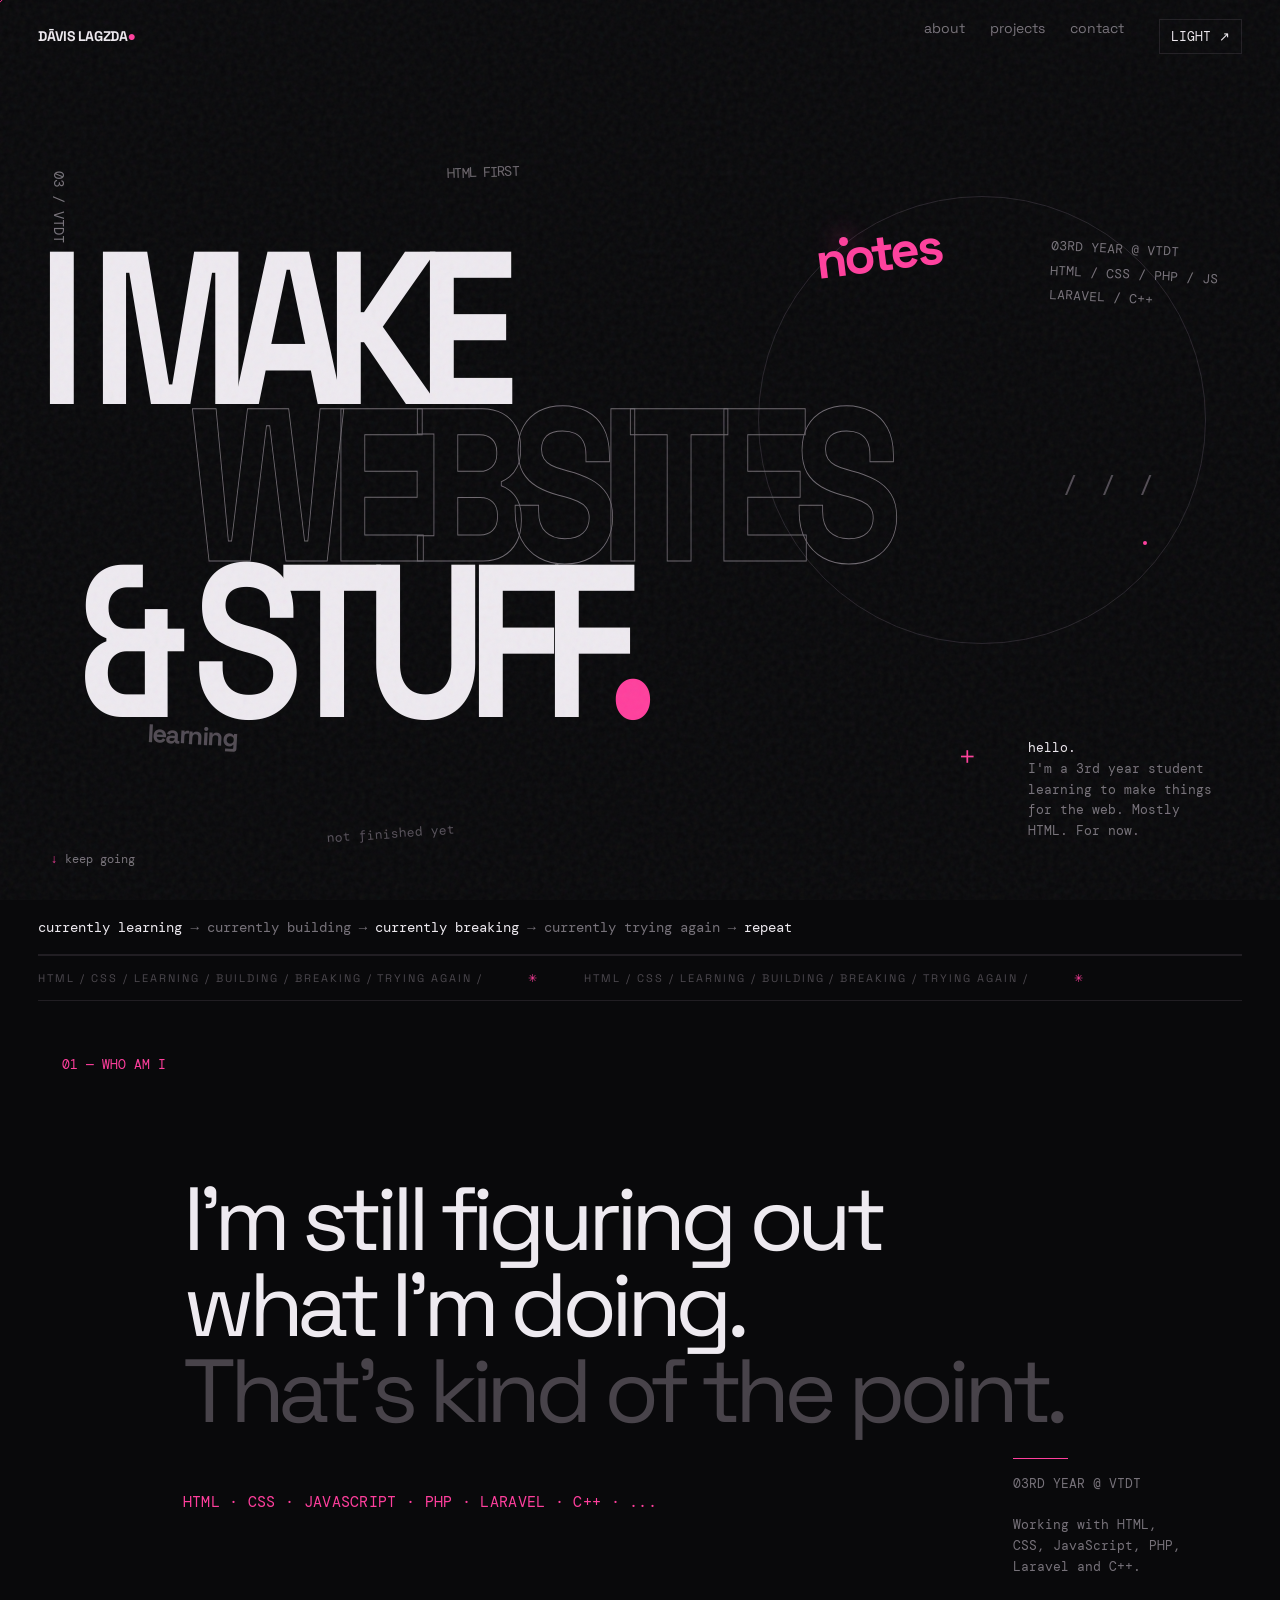
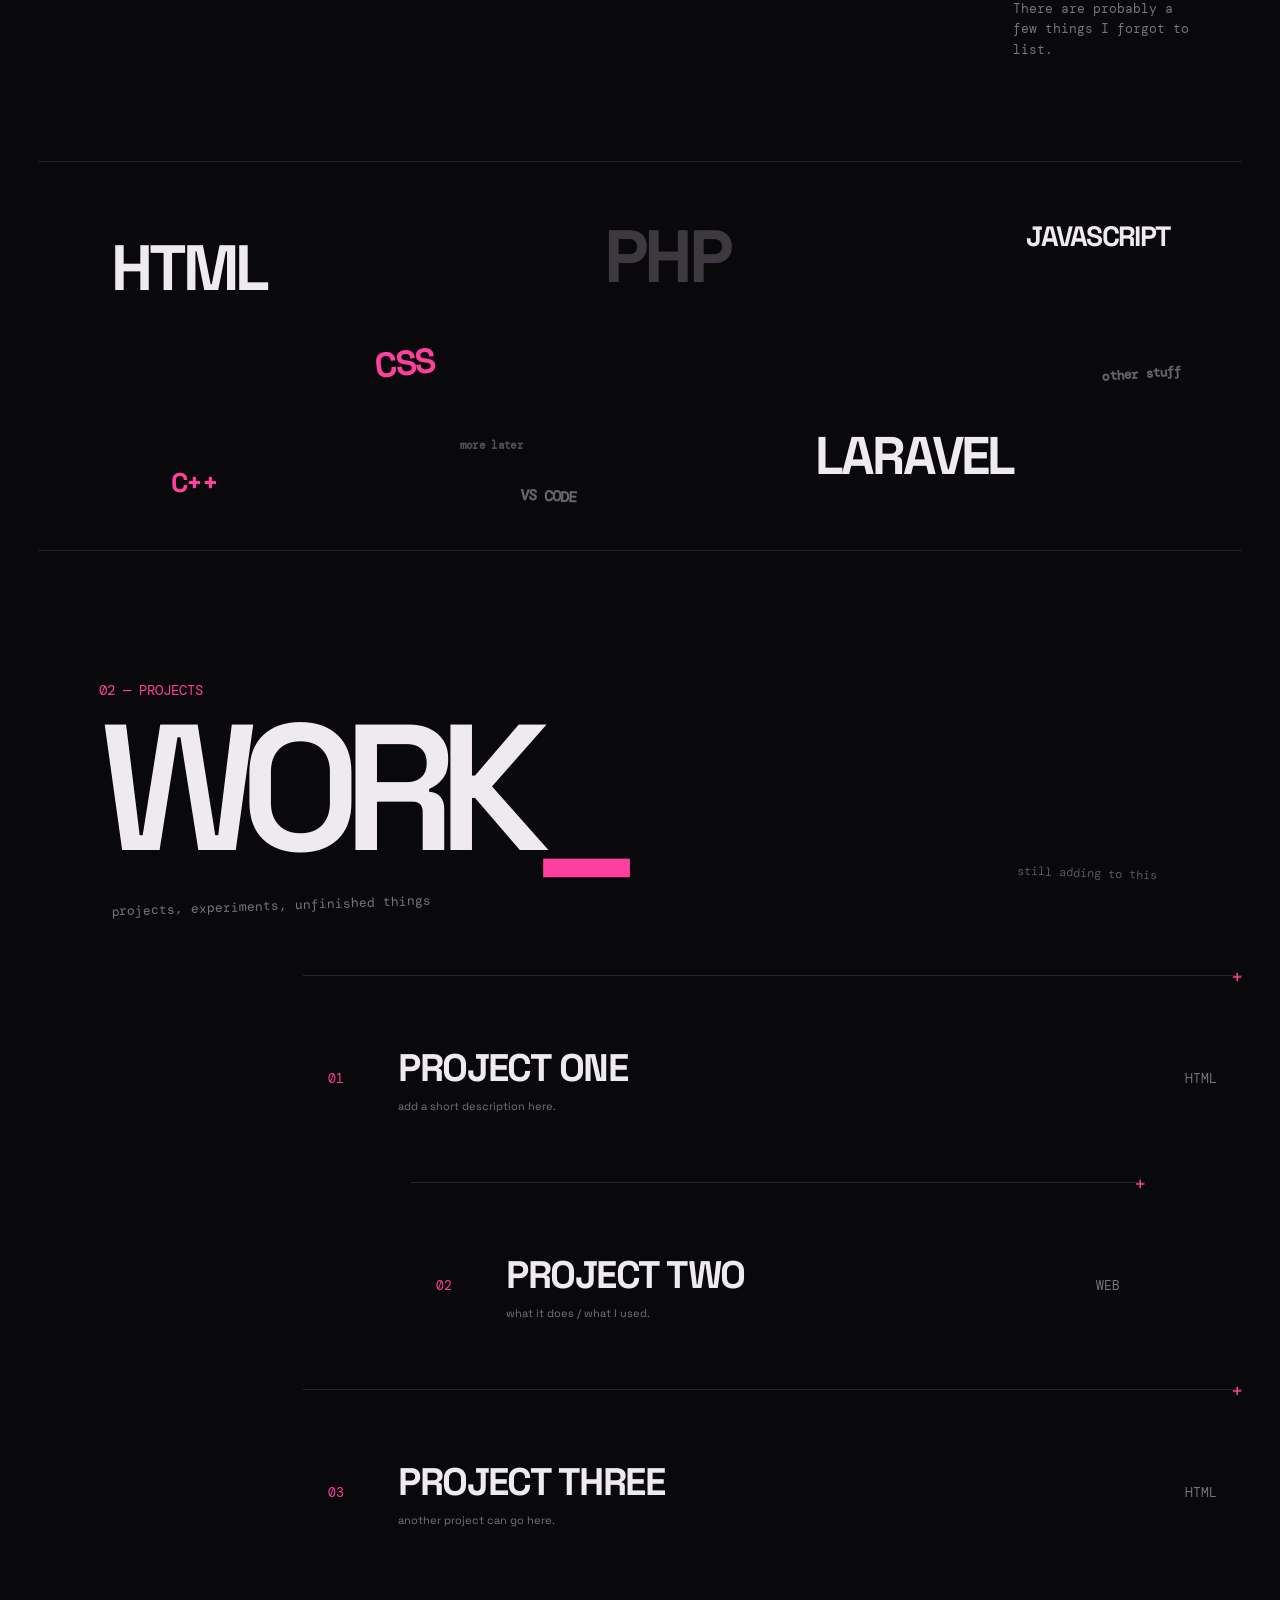
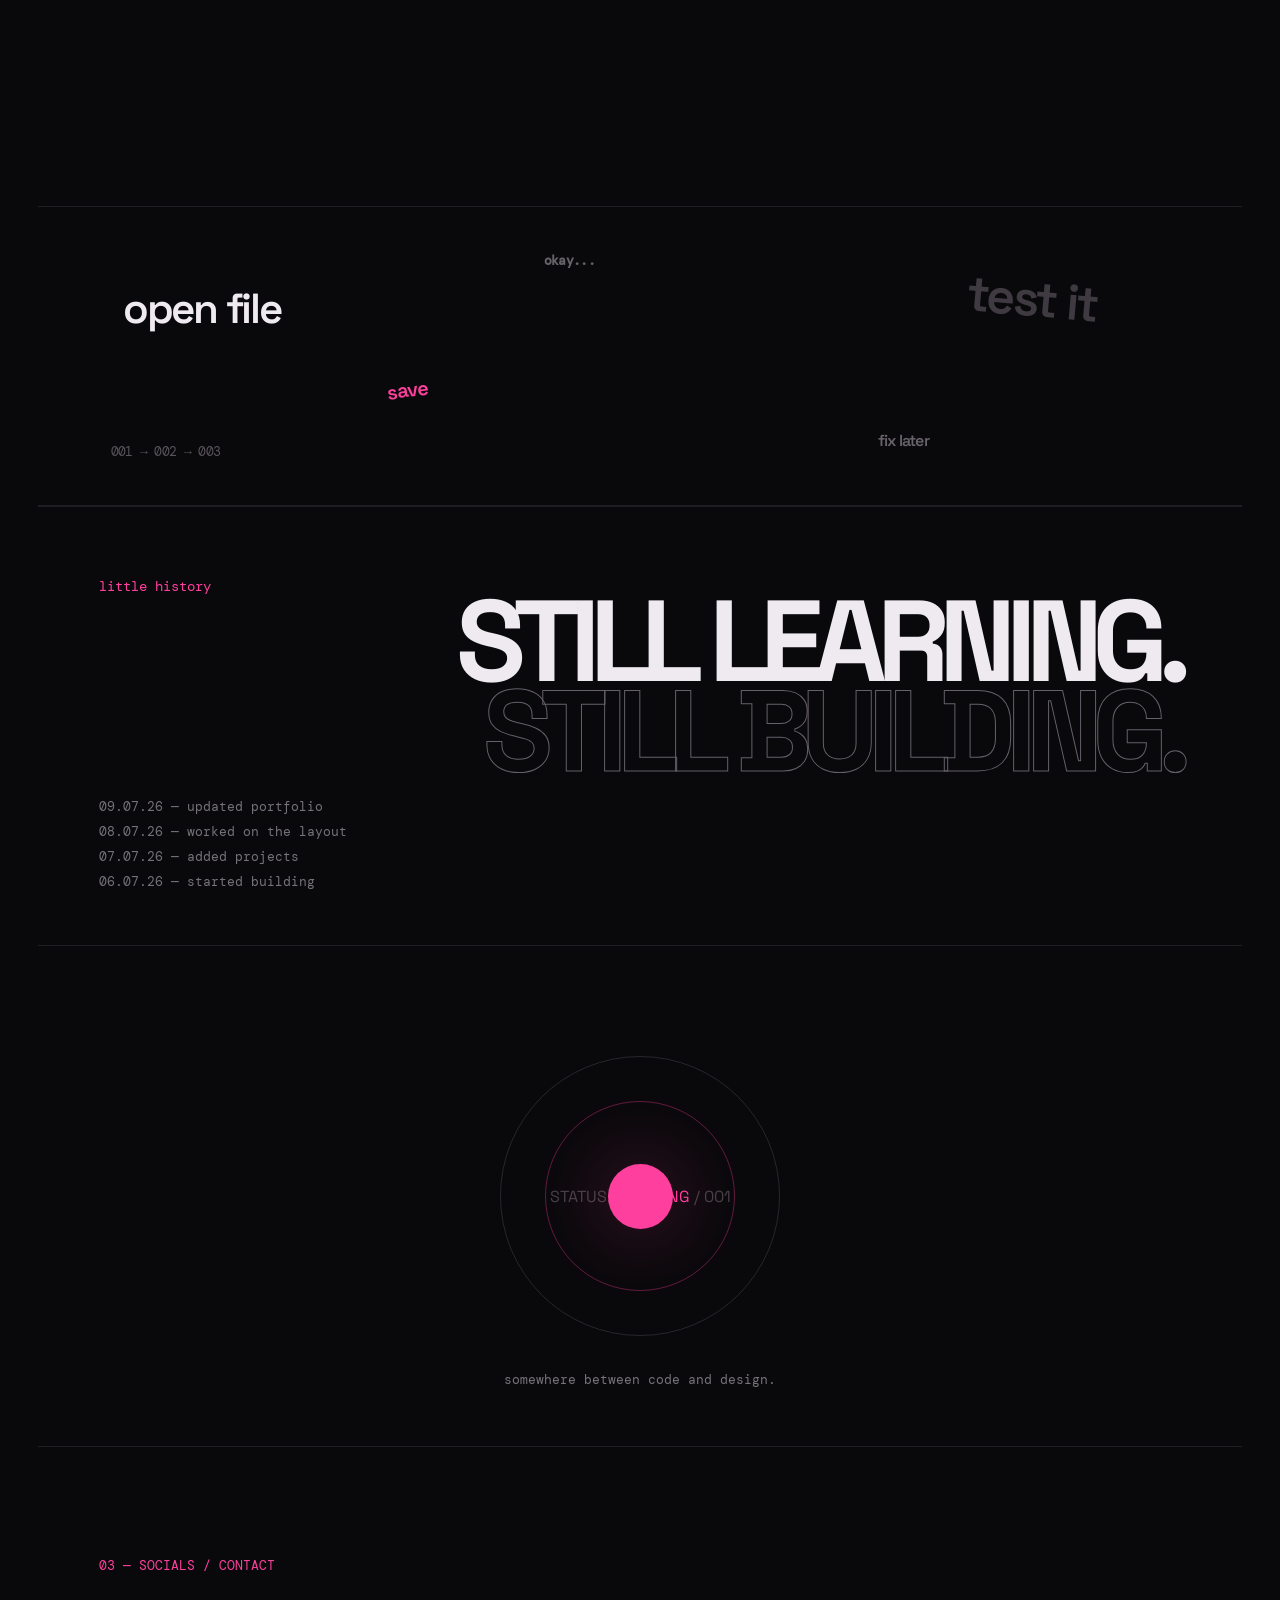
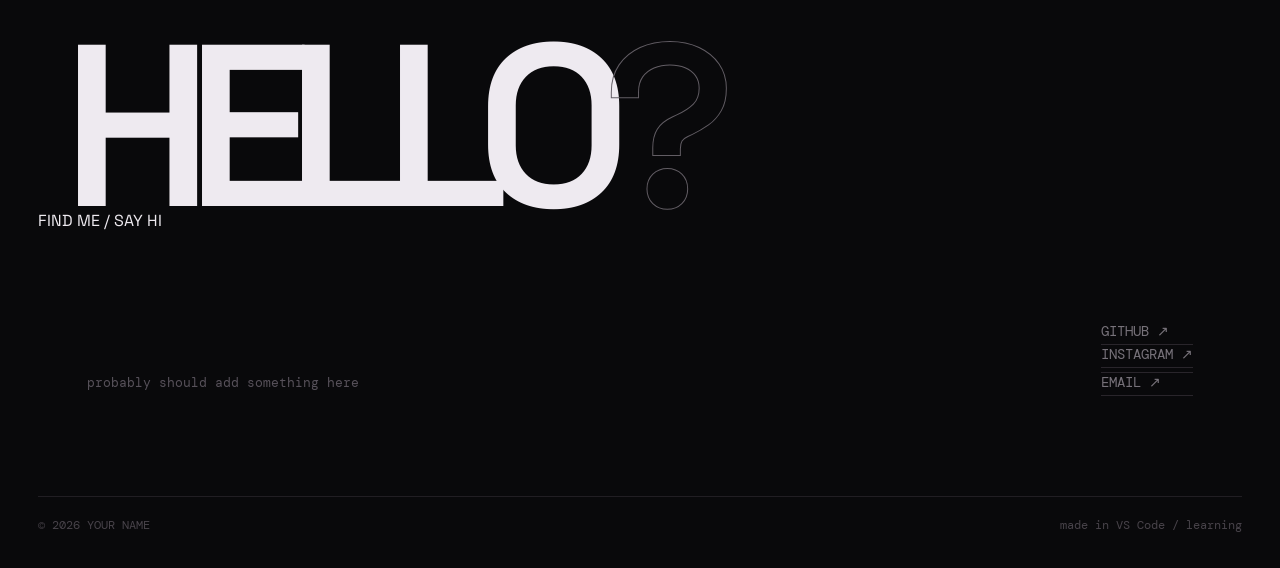
==== index.html @ 335df7f0 "Add files via upload" ====
<!doctype html>
<html lang="en">
<head>
<meta charset="utf-8">
<meta name="viewport" content="width=device-width,initial-scale=1">
<title>portfolio — somewhere online</title>
<link rel="stylesheet" href="style.css">

</head>
<body>
<div class="wrap">
<nav>
  <a class="mark" href="#">DĀVIS LAGZDA<i>●</i></a>
  <div class="navlinks"><a href="#about">about</a><a href="#work">projects</a><a href="#contact">contact</a><button class="theme-toggle" id="themeToggle" type="button">LIGHT ↗</button></div>
</nav>

<section class="hero">
  <div class="tiny">03 / VTDT / <b>STUDENT</b></div>
  <h1><span>I MAKE</span><span class="line2">WEBSITES</span><span class="line3">& STUFF<em>.</em></span></h1>
  <div class="orbit"></div>
  <div class="cross">+</div>
  <div class="status-stack">
    <div>03RD YEAR @ VTDT</div>
    <div>HTML / CSS / PHP / JS</div>
    <div>LARAVEL / C++</div>
  </div>
  <div class="floating-word word-a">notes</div>
  <div class="floating-word word-b">learning</div>
  <div class="floating-word word-c">/ / /</div>
  <div class="floating-word word-d">HTML FIRST</div>
  <div class="hero-note"><strong>hello.</strong><br>I'm a 3rd year student learning to make things for the web. Mostly HTML. For now.</div>
  <div class="scroll"><span>↓</span> keep going</div>
  <div class="hero-thought">not finished yet</div>
</section>

<div class="ticker">
  <span>currently learning</span> → <span>currently building</span> → <span>currently breaking</span> → <span>currently trying again</span> → <span>repeat</span>
</div>

<div class="marquee"><div>HTML / CSS / LEARNING / BUILDING / BREAKING / TRYING AGAIN / <b>✳</b> HTML / CSS / LEARNING / BUILDING / BREAKING / TRYING AGAIN / <b>✳</b></div></div>

<section class="about" id="about">
  <div class="number">01 — WHO AM I</div>
  <div class="statement">
    <span>I’m still figuring out</span><br>
    <span>what I’m doing.</span><br>
    <span class="muted">That’s kind of the point.</span>
    <div class="stack-line">HTML · CSS · JAVASCRIPT · PHP · LARAVEL · C++ · ...</div>
  </div>
  <div class="side">03RD YEAR @ VTDT<br><br>
    Working with HTML, CSS, JavaScript, PHP, Laravel and C++.<br><br>
    There are probably a few things I forgot to list.
    </div>
</section>

<section class="tech-chaos" aria-label="things currently in the toolbox">
  <span class="tc1">HTML</span>
  <span class="tc2">CSS</span>
  <span class="tc3">JAVASCRIPT</span>
  <span class="tc4">PHP</span>
  <span class="tc5">LARAVEL</span>
  <span class="tc6">C++</span>
  <span class="tc7">VS CODE</span>
  <span class="tc8">other stuff</span>
  <span class="tc9">more later</span>
</section>

<section class="work" id="work">
  <div class="title">02 — PROJECTS</div>
  <h2>WORK<span style="color:var(--pink)">_</span></h2>
  <div class="work-dumb">projects, experiments, unfinished things</div>
  <div class="work-note">still adding to this</div>

  <!-- CHANGE THESE PROJECTS IN VS CODE -->
  <a class="project" href="#">
    <div class="n">01</div><div><h3>PROJECT ONE</h3><p>add a short description here.</p></div><div class="tag">HTML</div><div class="plus">+</div>
  </a>
  <a class="project" href="#">
    <div class="n">02</div><div><h3>PROJECT TWO</h3><p>what it does / what I used.</p></div><div class="tag">WEB</div><div class="plus">+</div>
  </a>
  <a class="project" href="#">
    <div class="n">03</div><div><h3>PROJECT THREE</h3><p>another project can go here.</p></div><div class="tag">HTML</div><div class="plus">+</div>
  </a>
</section>

<section class="thoughts">
  <div class="thought t1">open file</div>
  <div class="thought t2">save</div>
  <div class="thought t3">test it</div>
  <div class="thought t4">fix later</div>
  <div class="thought t5">okay...</div>
  <div class="thought t6">001 → 002 → 003</div>
</section>

<section class="changelog">
  <div class="change-title">little history</div>
  <div class="change-list">
    <span>09.07.26 — updated portfolio</span>
    <span>08.07.26 — worked on the layout</span>
    <span>07.07.26 — added projects</span>
    <span>06.07.26 — started building</span>
  </div>
  <div class="change-big">STILL LEARNING.<br><i>STILL BUILDING.</i></div>
</section>

<section class="interlude">
  <div class="ring"></div><div class="ring"></div><div class="ring"></div>
  <div class="coords">STATUS: <b>LEARNING</b> / 001</div>
  <p>somewhere between code and design.</p>
</section>

<section class="contact" id="contact">
  <div class="small">03 — SOCIALS / CONTACT</div>
  <h2>HELLO<span>?</span></h2>
  <div class="easter" id="easter">probably should add something here</div>
      <div class="social-label">FIND ME / SAY HI</div>
<div class="socials">
    <!-- ADD YOUR SOCIAL LINKS HERE -->
    <a href="#">GITHUB ↗</a>
    <a href="#">INSTAGRAM ↗</a>
    <a href="#"></a>
    <a href="mailto:YOUR_EMAIL_HERE">EMAIL ↗</a>
  </div>
</section>

<footer><span>© 2026 YOUR NAME</span><span>made in VS Code / learning</span></footer>
</div>
<script>
const toggle = document.getElementById("themeToggle");
const saved = localStorage.getItem("portfolio-theme");
if(saved === "light") document.body.classList.add("light");
function updateThemeButton(){
  toggle.textContent = document.body.classList.contains("light") ? "DARK ↗" : "LIGHT ↗";
}
updateThemeButton();
toggle.addEventListener("click", () => {
  document.body.classList.toggle("light");
  localStorage.setItem("portfolio-theme", document.body.classList.contains("light") ? "light" : "dark");
  updateThemeButton();
});
</script>
<div class="cursor-dot" id="cursorDot"></div>
<script>
const dot=document.getElementById("cursorDot");
document.addEventListener("mousemove",e=>{
  dot.style.transform=`translate(${e.clientX}px,${e.clientY}px)`;
});
document.querySelectorAll("a,button,.easter").forEach(el=>{
  el.addEventListener("mouseenter",()=>dot.classList.add("big"));
  el.addEventListener("mouseleave",()=>dot.classList.remove("big"));
});
const easter=document.getElementById("easter");
easter.addEventListener("click",()=>{
  easter.textContent=easter.textContent.includes("404")
    ? "okay, you found it."
    : "probably should add something here";
});
</script>
</body>
</html>
---- style.css ----
@import url('https://fonts.googleapis.com/css2?family=DM+Mono:wght@400;500&family=Space+Grotesk:wght@400;500;600;700&display=swap');
*{box-sizing:border-box}
:root{--bg:#09090b;--fg:#eeeaf0;--muted:#77727a;--pink:#ff3f9d;--line:#211e23;--soft:#111014}
html{scroll-behavior:smooth}
body{margin:0;background:var(--bg);color:var(--fg);font-family:"Space Grotesk",Arial,sans-serif;overflow-x:hidden;transition:background .35s,color .35s}
body:before{content:"";position:fixed;inset:0;pointer-events:none;opacity:.055;background-image:url("data:image/svg+xml,%3Csvg viewBox='0 0 180 180' xmlns='http://www.w3.org/2000/svg'%3E%3Cfilter id='n'%3E%3CfeTurbulence type='fractalNoise' baseFrequency='.9' numOctaves='4' stitchTiles='stitch'/%3E%3C/filter%3E%3Crect width='100%25' height='100%25' filter='url(%23n)'/%3E%3C/svg%3E");z-index:20}
a{color:inherit;text-decoration:none}
body.light{--bg:#f2eef1;--fg:#171318;--muted:#6d666e;--line:#d5cfd4;--soft:#e9e3e8}
body.light:before{opacity:.035}
body.light .hero h1 .line2{color:transparent;-webkit-text-stroke:1px #918a91}
body.light .marquee{color:#817981}
body.light .project:hover{background:#e9e3e8}
body.light .orbit{border-color:#cfc7ce}
body.light .about .statement .muted,
body.light .project p,
body.light .project .tag,
body.light .hero-note,
body.light .side,
body.light .interlude p,
body.light footer{color:#777078}
.theme-toggle{
  appearance:none;border:1px solid var(--line);background:transparent;color:var(--fg);
  padding:8px 11px;font:13px "DM Mono",monospace;cursor:pointer;margin-left:10px;
  transition:.2s
}
.theme-toggle:hover{border-color:var(--pink);color:var(--pink)}

.wrap{width:min(94vw,1400px);margin:auto;position:relative}
nav{height:72px;display:flex;justify-content:space-between;align-items:center;font-size:14px;position:relative;z-index:5}
nav .mark{font-weight:700;letter-spacing:-.03em}
nav .mark i{color:var(--pink);font-style:normal}
nav .navlinks{display:flex;gap:25px;color:var(--muted)}
nav a:hover{color:var(--fg)}

.hero{height:calc(100vh - 72px);min-height:650px;position:relative;display:flex;align-items:center;overflow:hidden}
.hero .tiny{position:absolute;left:1%;top:12%;font-size:14px;font:14px "DM Mono",monospace;color:var(--muted);writing-mode:vertical-rl}
.hero .tiny b{color:var(--pink);font-weight:normal}
.hero h1{position:relative;margin:0;z-index:2;font-size:clamp(90px,17vw,245px);line-height:.72;letter-spacing:-.11em;font-weight:700;transform:scaleX(.83);transform-origin:left center}
.hero h1 span{display:block}
.hero h1 .line2{margin-left:14vw;color:transparent;-webkit-text-stroke:1px #6f6970}
.hero h1 .line3{margin-left:4vw}
.hero h1 em{color:var(--pink);font-style:normal;position:relative}
.orbit{position:absolute;width:35vw;height:35vw;min-width:330px;min-height:330px;border:1px solid #27232a;border-radius:50%;right:3%;top:15%;animation:spin 22s linear infinite}
.orbit:before,.orbit:after{content:"";position:absolute;border-radius:50%;background:var(--pink)}
.orbit:before{width:9px;height:9px;left:18%;top:9%;box-shadow:0 0 25px var(--pink)}
.orbit:after{width:4px;height:4px;right:13%;bottom:22%}
@keyframes spin{to{transform:rotate(360deg)}}
.cross{position:absolute;right:22%;bottom:15%;color:var(--pink);font-size:30px;font-weight:200}
.floating-word{position:absolute;z-index:3;font-weight:700;letter-spacing:-.06em;pointer-events:none}
.word-a{right:25%;top:18%;font-size:clamp(30px,4vw,58px);transform:rotate(-7deg);color:var(--pink)}
.word-b{left:9%;bottom:18%;font-size:clamp(18px,2vw,28px);transform:rotate(3deg);color:#514b53}
.word-c{right:7%;top:48%;font:24px "DM Mono",monospace;color:#514b53;letter-spacing:.2em}
.word-d{left:34%;top:11%;font:14px "DM Mono",monospace;color:#6c666d;transform:rotate(-2deg)}
body.light .word-b,body.light .word-c,body.light .word-d{color:#817981}
.hero-note{position:absolute;right:2%;bottom:7%;width:190px;font:13px/1.6 "DM Mono",monospace;color:var(--muted)}
.hero-note strong{color:var(--fg);font-weight:normal}
.scroll{position:absolute;bottom:4%;left:1%;font:12px "DM Mono",monospace;color:var(--muted)}
.scroll span{color:var(--pink)}

.marquee{border-top:1px solid #211e23;border-bottom:1px solid #211e23;overflow:hidden;white-space:nowrap;padding:15px 0;color:#4c484e;font-size:11px;letter-spacing:.18em}
.marquee div{display:inline-block;animation:move 25s linear infinite}
.marquee b{color:var(--pink);font-weight:normal;margin:0 40px}
@keyframes move{to{transform:translateX(-50%)}}

.about{min-height:760px;position:relative;padding:175px 0}
.about .number{position:absolute;top:55px;left:2%;font:13px "DM Mono",monospace;color:var(--pink)}
.about .statement{width:76%;margin-left:12%;font-size:clamp(44px,7vw,104px);line-height:.96;letter-spacing:-.07em}
.about .statement .muted{color:#48434a}
.about .side{position:absolute;right:4%;bottom:100px;width:180px;font:13px/1.6 "DM Mono",monospace;color:var(--muted)}
.about .side:before{content:"";display:block;width:55px;height:1px;background:var(--pink);margin-bottom:15px}
.stack-line{margin-top:55px;font:15px "DM Mono",monospace;line-height:1.8;color:var(--pink);letter-spacing:.02em}
.tech-chaos{height:390px;position:relative;border-top:1px solid var(--line);border-bottom:1px solid var(--line);overflow:hidden}
.tech-chaos span{position:absolute;font-weight:700;letter-spacing:-.06em;line-height:.9}
.tc1{left:6%;top:20%;font-size:64px}.tc2{left:28%;top:48%;font-size:35px;color:var(--pink);transform:rotate(-6deg)}
.tc3{right:6%;top:16%;font-size:28px}.tc4{left:47%;top:16%;font-size:74px;color:#3e3940}
.tc5{right:19%;bottom:18%;font-size:53px}.tc6{left:11%;bottom:14%;font-size:27px;color:var(--pink)}
.tc7{left:40%;bottom:12%;font:15px "DM Mono",monospace;color:#676168;transform:rotate(3deg)}
.tc8{right:5%;top:53%;font:13px "DM Mono",monospace;color:#676168;transform:rotate(-4deg)}
.tc9{left:35%;top:72%;font:11px "DM Mono",monospace;color:#514b53}
.work-dumb{font:13px "DM Mono",monospace;color:var(--muted);margin:-70px 0 75px 6%;transform:rotate(-2deg)}
.interlude p span{color:var(--pink)}
body.light .tc3,body.light .tc4,body.light .tc7,body.light .tc8,body.light .tc9{color:#817981}

.work{position:relative;padding:130px 0 210px}
.work .title{font-size:14px;color:var(--pink);font-family:"DM Mono",monospace;margin-left:5%}
.work h2{font-size:clamp(85px,14vw,205px);line-height:.72;letter-spacing:-.1em;margin:25px 0 100px 5%;font-weight:600}
.project{position:relative;width:78%;margin:0 0 2px auto;min-height:205px;border-top:1px solid #29252b;display:grid;grid-template-columns:70px 1fr 120px;align-items:center;padding:20px 25px;transition:.3s}
.project:nth-child(even){width:61%;margin-right:8%}
.project:hover{width:80%;background:#111014}
.project .n{font:13px "DM Mono",monospace;color:var(--pink)}
.project h3{font-size:clamp(28px,3vw,42px);margin:0 0 7px;letter-spacing:-.04em}
.project p{font-size:11px;color:var(--muted);margin:0}
.project .tag{font:13px "DM Mono",monospace;text-align:right;color:var(--muted)}
.project .plus{position:absolute;right:-1px;top:-12px;color:var(--pink);font-size:20px}

.thoughts{height:300px;position:relative;overflow:hidden;border-top:1px solid var(--line);border-bottom:1px solid var(--line)}
.thought{position:absolute;font-weight:600;letter-spacing:-.05em}
.t1{left:7%;top:25%;font-size:42px}
.t2{left:29%;top:57%;font-size:20px;color:var(--pink);transform:rotate(-8deg)}
.t3{right:12%;top:20%;font-size:50px;color:#3f3a41;transform:rotate(5deg)}
.t4{right:26%;bottom:18%;font-size:16px;color:#68626a}
.t5{left:42%;top:15%;font-size:13px;font-family:"DM Mono",monospace;color:#666069}
.t6{left:6%;bottom:15%;font:13px "DM Mono",monospace;color:#59535b}
body.light .t3,body.light .t4,body.light .t5,body.light .t6{color:#817981}
.interlude{height:500px;position:relative;display:flex;align-items:center;justify-content:center;overflow:hidden}
.interlude .ring{width:280px;height:280px;border:1px solid #29252b;border-radius:50%;position:absolute}
.interlude .ring:nth-child(2){width:190px;height:190px;border-color:var(--pink);opacity:.35}
.interlude .ring:nth-child(3){width:65px;height:65px;background:var(--pink);border:0;box-shadow:0 0 80px 10px rgba(255,63,157,.22)}
.interlude p{position:absolute;font:13px "DM Mono",monospace;color:var(--muted);bottom:45px}
.interlude .coords{left:3%;top:40px;color:#454047}
.interlude .coords b{color:var(--pink);font-weight:normal}

.contact{min-height:650px;border-top:1px solid #211e23;position:relative;padding:110px 0}
.contact .small{font:13px "DM Mono",monospace;color:var(--pink);margin-left:5%}
.contact h2{font-size:clamp(95px,18vw,260px);letter-spacing:-.12em;line-height:.72;margin:70px 0 0 2%;font-weight:600}
.contact h2 span{display:inline-block;color:transparent;-webkit-text-stroke:1px #625d64}
.socials{position:absolute;right:4%;bottom:100px;display:flex;flex-direction:column;gap:0;align-items:flex-endgap:0;}
.socials a{font:14px "DM Mono",monospace;color:var(--muted);border-bottom:1px solid #29252b;padding-bottom:4px}
.socials a:hover{color:var(--pink);border-color:var(--pink)}

footer{border-top:1px solid #211e23;padding:20px 0 35px;display:flex;justify-content:space-between;font:12px "DM Mono",monospace;color:#48434a}

.cursor-dot{position:fixed;left:-7px;top:-7px;width:10px;height:10px;border:1px solid var(--pink);border-radius:50%;pointer-events:none;z-index:100;mix-blend-mode:difference;transition:width .2s,height .2s,left .2s,top .2s}
.cursor-dot.big{width:24px;height:24px;left:-12px;top:-12px}
.ticker{
  padding:18px 0;border-bottom:1px solid var(--line);font:14px "DM Mono",monospace;
  color:var(--muted);white-space:nowrap;overflow:hidden
}
.ticker span:nth-child(odd){color:var(--fg)}
.status-stack{
  position:absolute;right:2%;top:20%;z-index:4;font:13px "DM Mono",monospace;
  line-height:1.9;color:var(--muted);transform:rotate(3deg)
}
.status-stack b{font-weight:normal;color:var(--pink)}
.hero-thought{
  position:absolute;left:24%;bottom:7%;font:13px "DM Mono",monospace;
  color:#57515a;transform:rotate(-4deg)
}
.work-note{
  position:absolute;right:7%;margin-top:-110px;font:12px "DM Mono",monospace;
  color:#5b555d;transform:rotate(2deg)
}
.changelog{
  min-height:440px;border-top:1px solid var(--line);border-bottom:1px solid var(--line);
  position:relative;padding:70px 5%;overflow:hidden
}
.change-title{font:14px "DM Mono",monospace;color:var(--pink)}
.change-list{
  position:absolute;left:5%;bottom:55px;display:flex;flex-direction:column;
  gap:8px;font:13px "DM Mono",monospace;color:var(--muted)
}
.change-big{
  position:absolute;right:5%;top:90px;text-align:right;
  font-size:clamp(55px,9vw,130px);line-height:.78;letter-spacing:-.09em;font-weight:700
}
.change-big i{color:transparent;-webkit-text-stroke:1px #666069;font-style:normal}
.easter{
  position:absolute;left:4%;bottom:105px;font:13px "DM Mono",monospace;color:#57515a;
  cursor:pointer;transition:.25s
}
.easter:hover{color:var(--pink);transform:rotate(-3deg) translateX(8px)}
body.light .hero-thought,body.light .work-note,body.light .easter{color:#817981}
body.light .change-big i{color:transparent;-webkit-text-stroke:1px #918a91}

@media(max-width:700px){
 nav .navlinks{gap:12px}.hero{min-height:600px}.hero h1{font-size:24vw}.floating-word{font-size:13px!important}.hero h1 .line2{margin-left:4vw}
 .orbit{width:75vw;height:75vw;right:-20%;top:20%;opacity:.55}.hero-note{right:2%;bottom:12%;width:145px}.status-stack{top:14%;right:3%;font-size:11px}.hero-thought{left:5%;bottom:7%;font-size:10px}
 .about{padding:110px 0;min-height:620px}.about .statement{width:92%;margin-left:4%;font-size:14vw}.about .side{right:5%;bottom:45px}.stack-line{font-size:12px;margin-top:35px}
 .work{padding:80px 0}.work h2{font-size:24vw;margin-left:3%;margin-bottom:60px}.project,.project:nth-child(even){width:94%;margin:0 3%;grid-template-columns:38px 1fr;padding:18px 10px}
 .project .tag{display:none}.project h3{font-size:25px}.tech-chaos{height:320px}.tc1{font-size:45px}.tc4{font-size:50px}.tc5{font-size:37px}.interlude{height:400px}
 .contact{padding:90px 0;min-height:560px}.contact h2{font-size:24vw;margin-top:60px}.socials{left:5%;right:auto;bottom:60px;align-items:flex-start}
 footer{display:block}footer span{display:block;margin-top:7px}
}
/* tight socials */
.socials { gap: 0 !important; }
.socials .social { margin: 0 !important; }
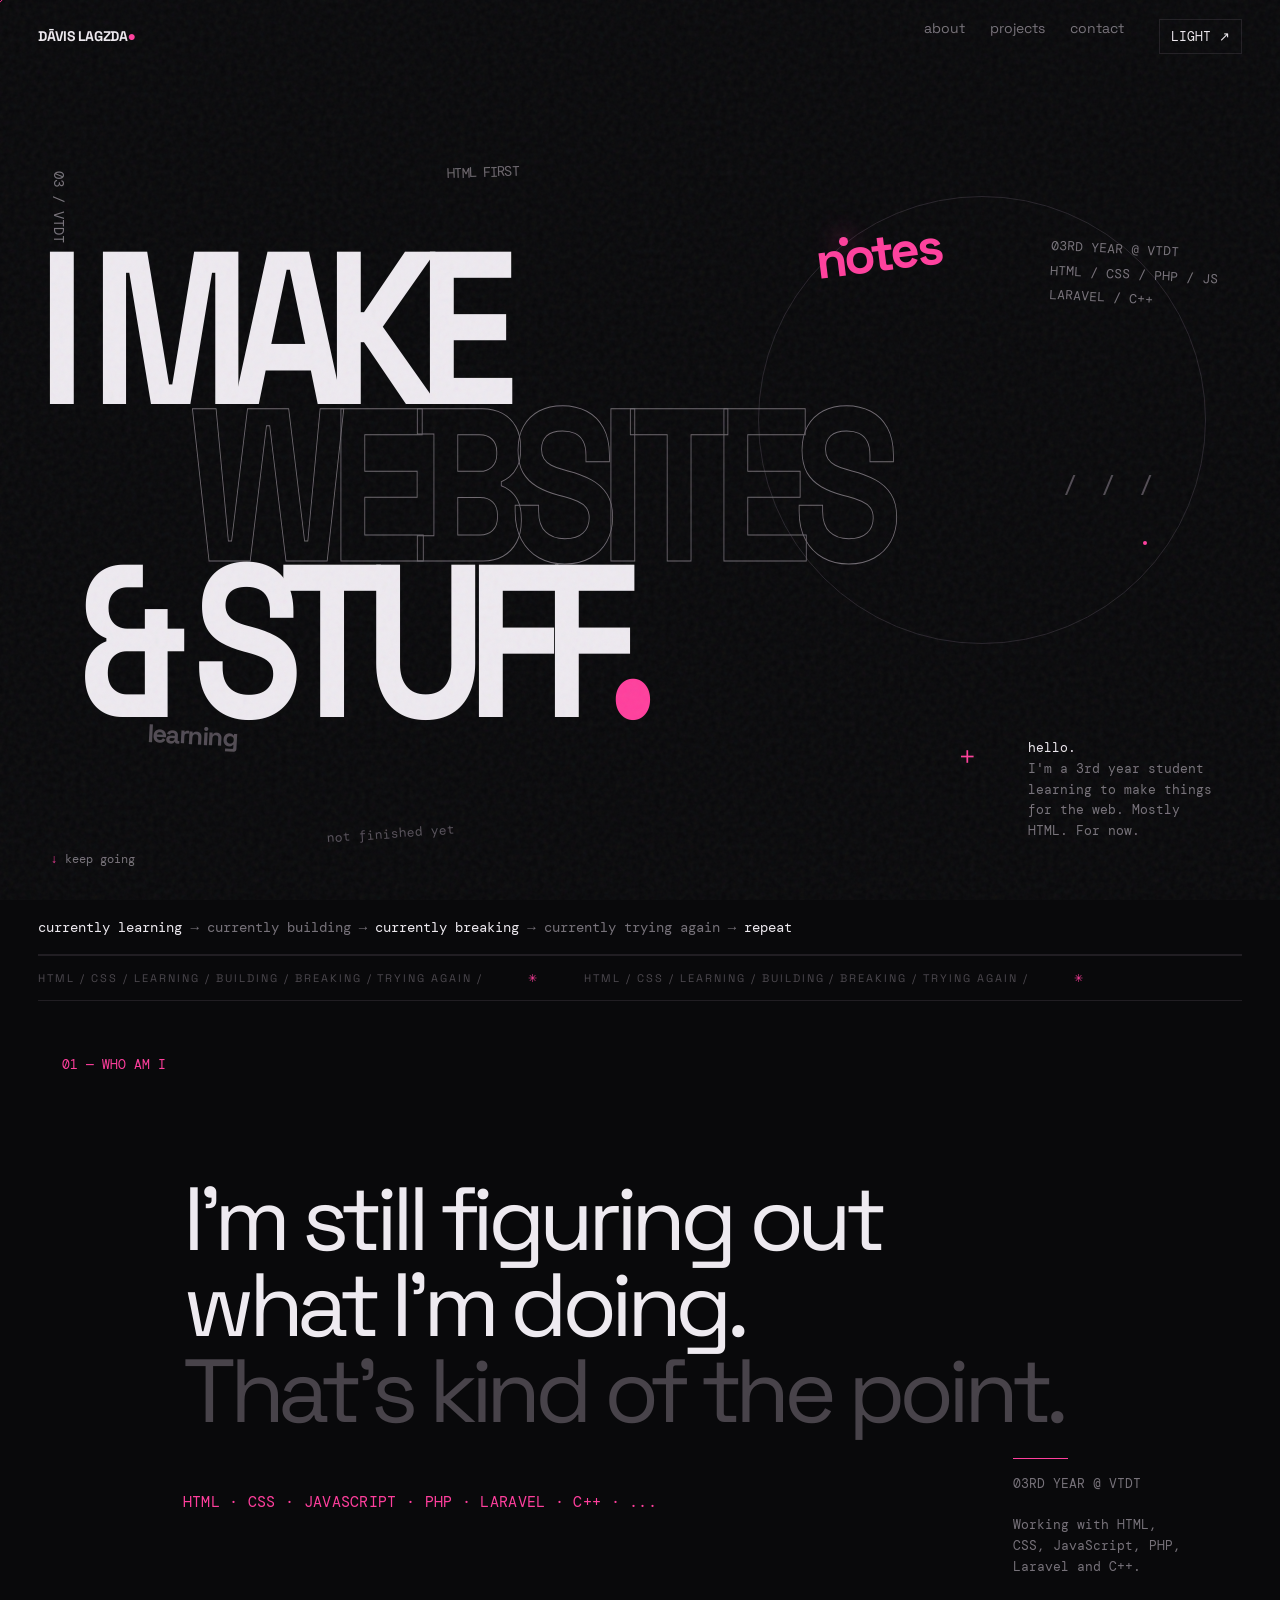
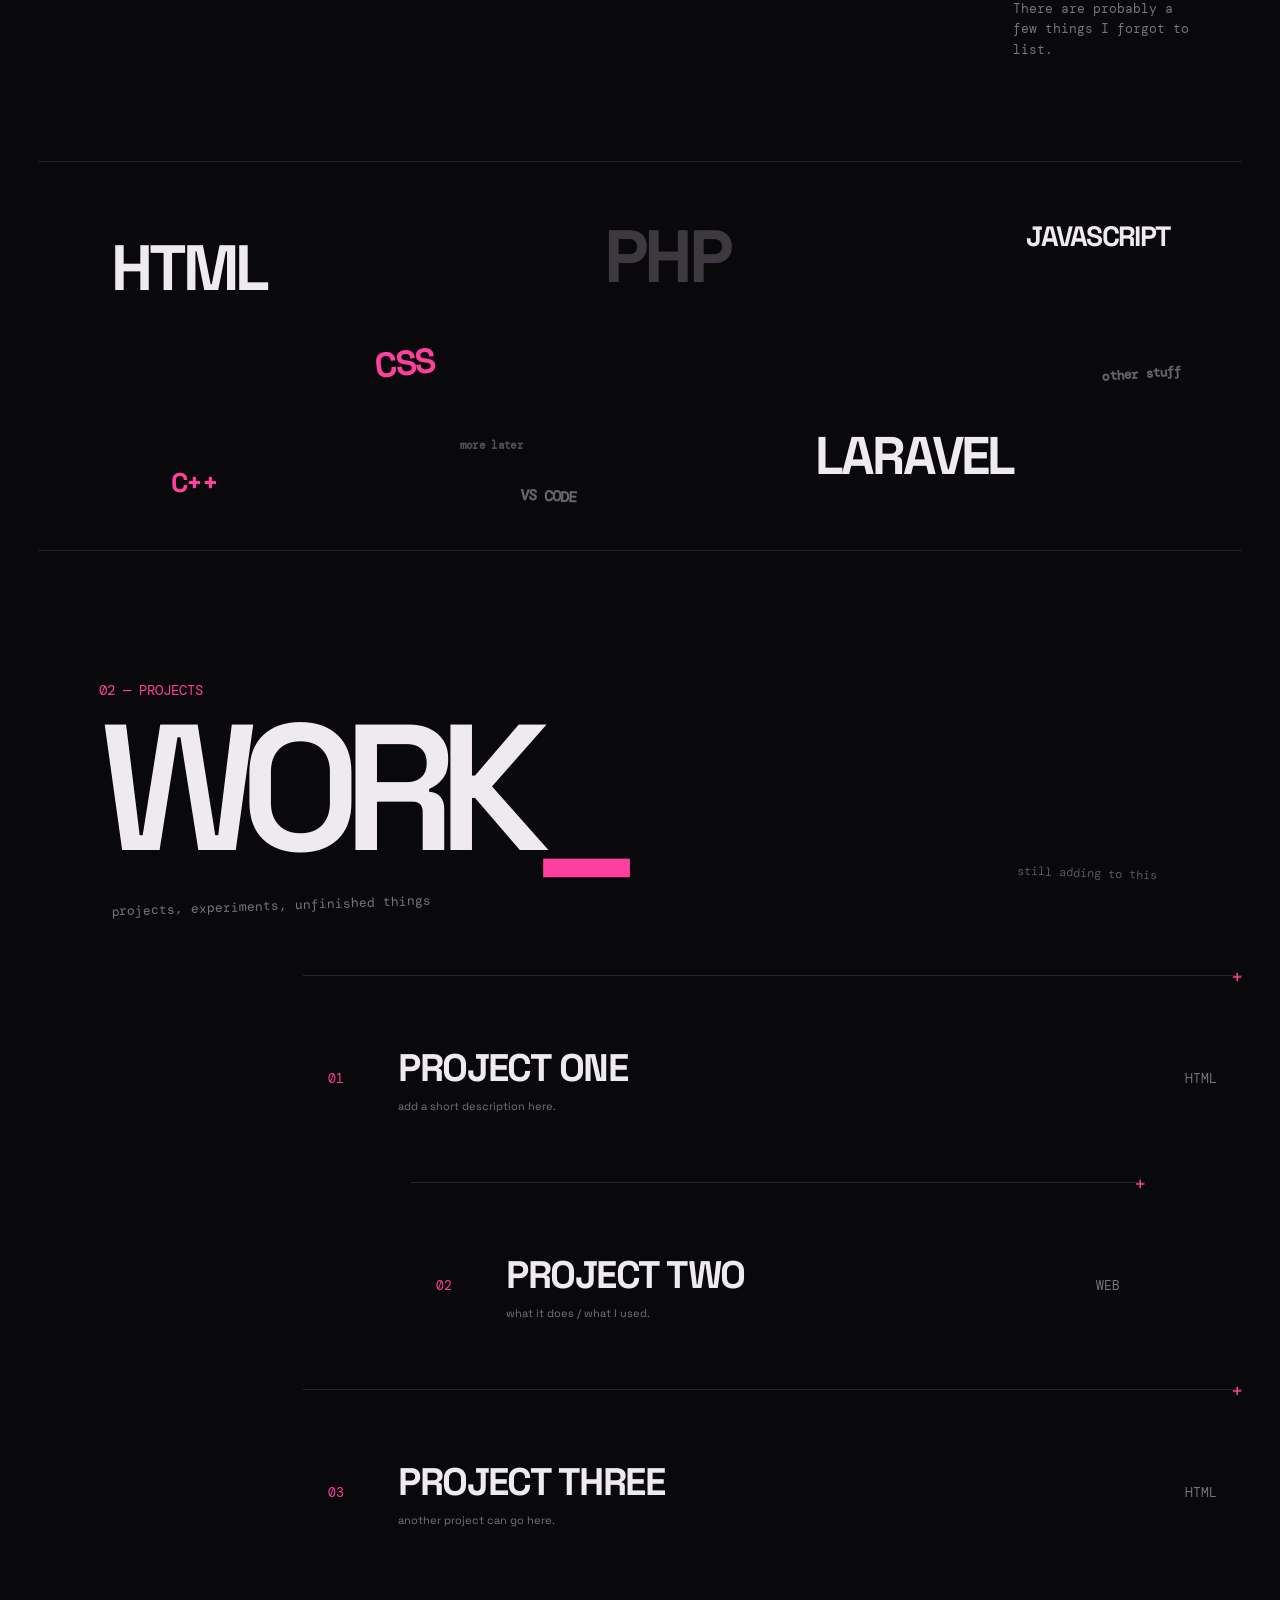
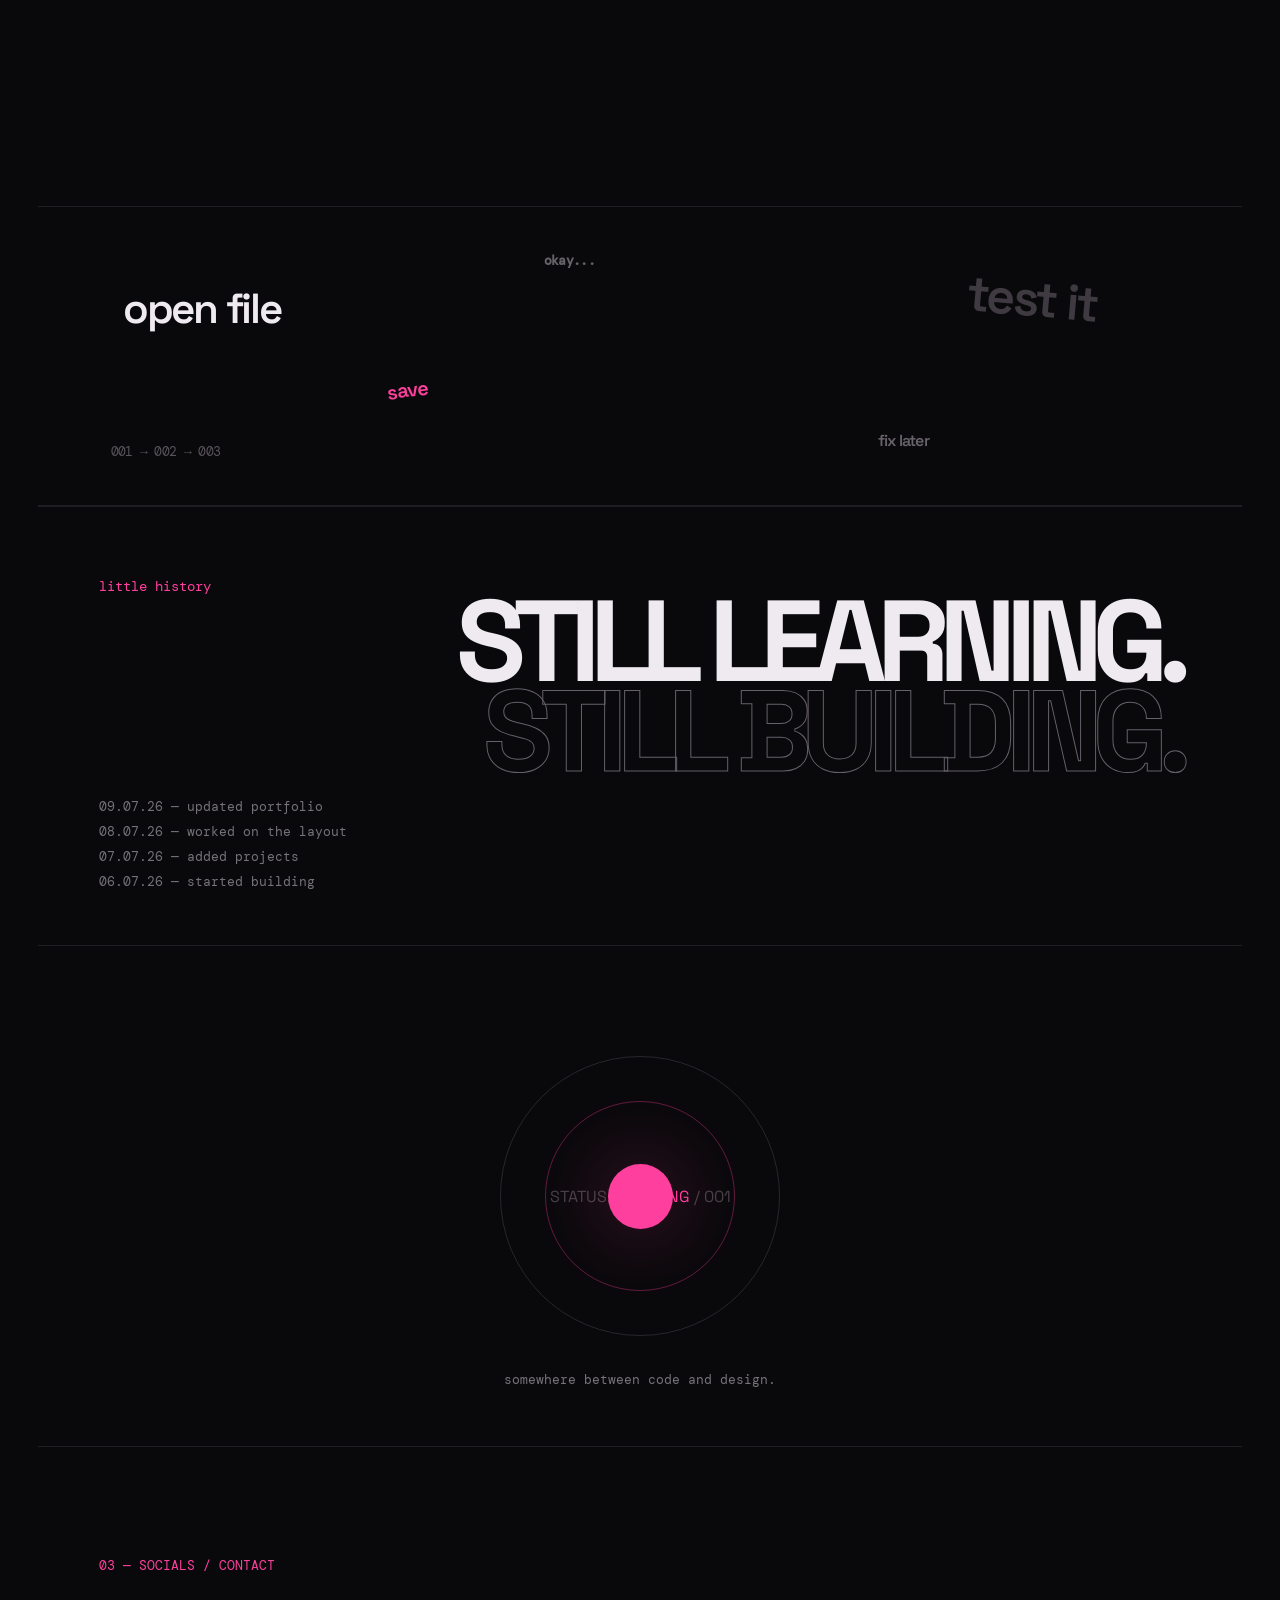
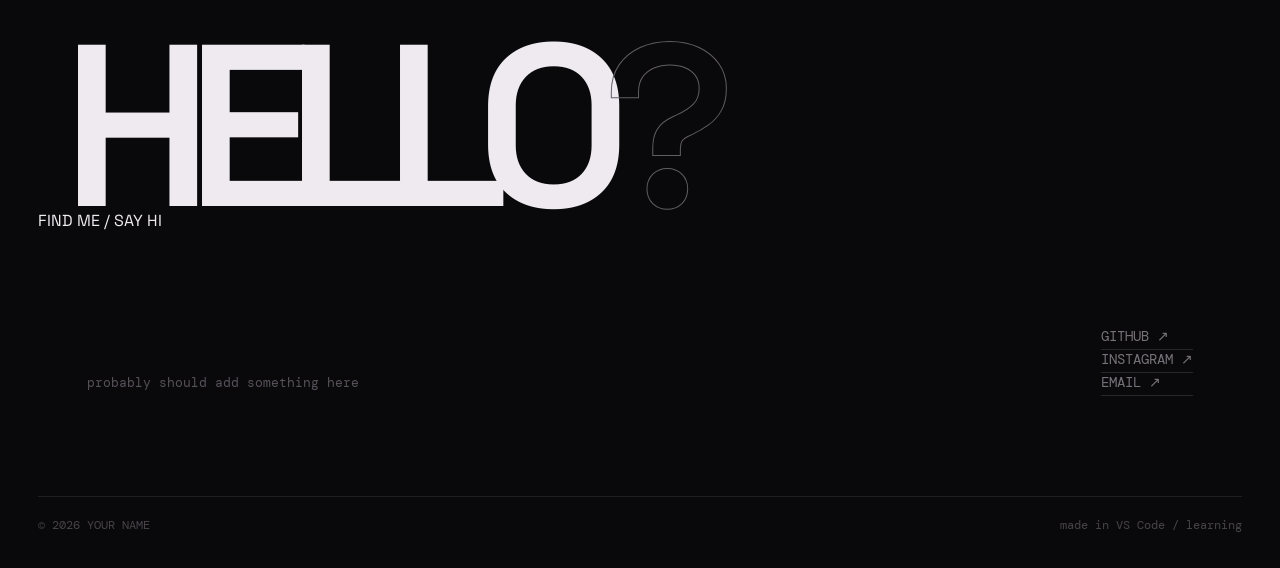
==== commit 436afe2c: "Add files via upload" ====
--- a/index.html
+++ b/index.html
@@ -116,10 +116,9 @@
       <div class="social-label">FIND ME / SAY HI</div>
 <div class="socials">
     <!-- ADD YOUR SOCIAL LINKS HERE -->
-    <a href="#">GITHUB ↗</a>
-    <a href="#">INSTAGRAM ↗</a>
-    <a href="#"></a>
-    <a href="mailto:YOUR_EMAIL_HERE">EMAIL ↗</a>
+    <a href="https://github.com/M0istToast">GITHUB ↗</a>
+    <a href="https://www.instagram.com/p/Db9XCDAjBqA/">INSTAGRAM ↗</a>
+    <a href="mailto:ipb24.d.lagzda@vtdt.edu.lv">EMAIL ↗</a>
   </div>
 </section>
 
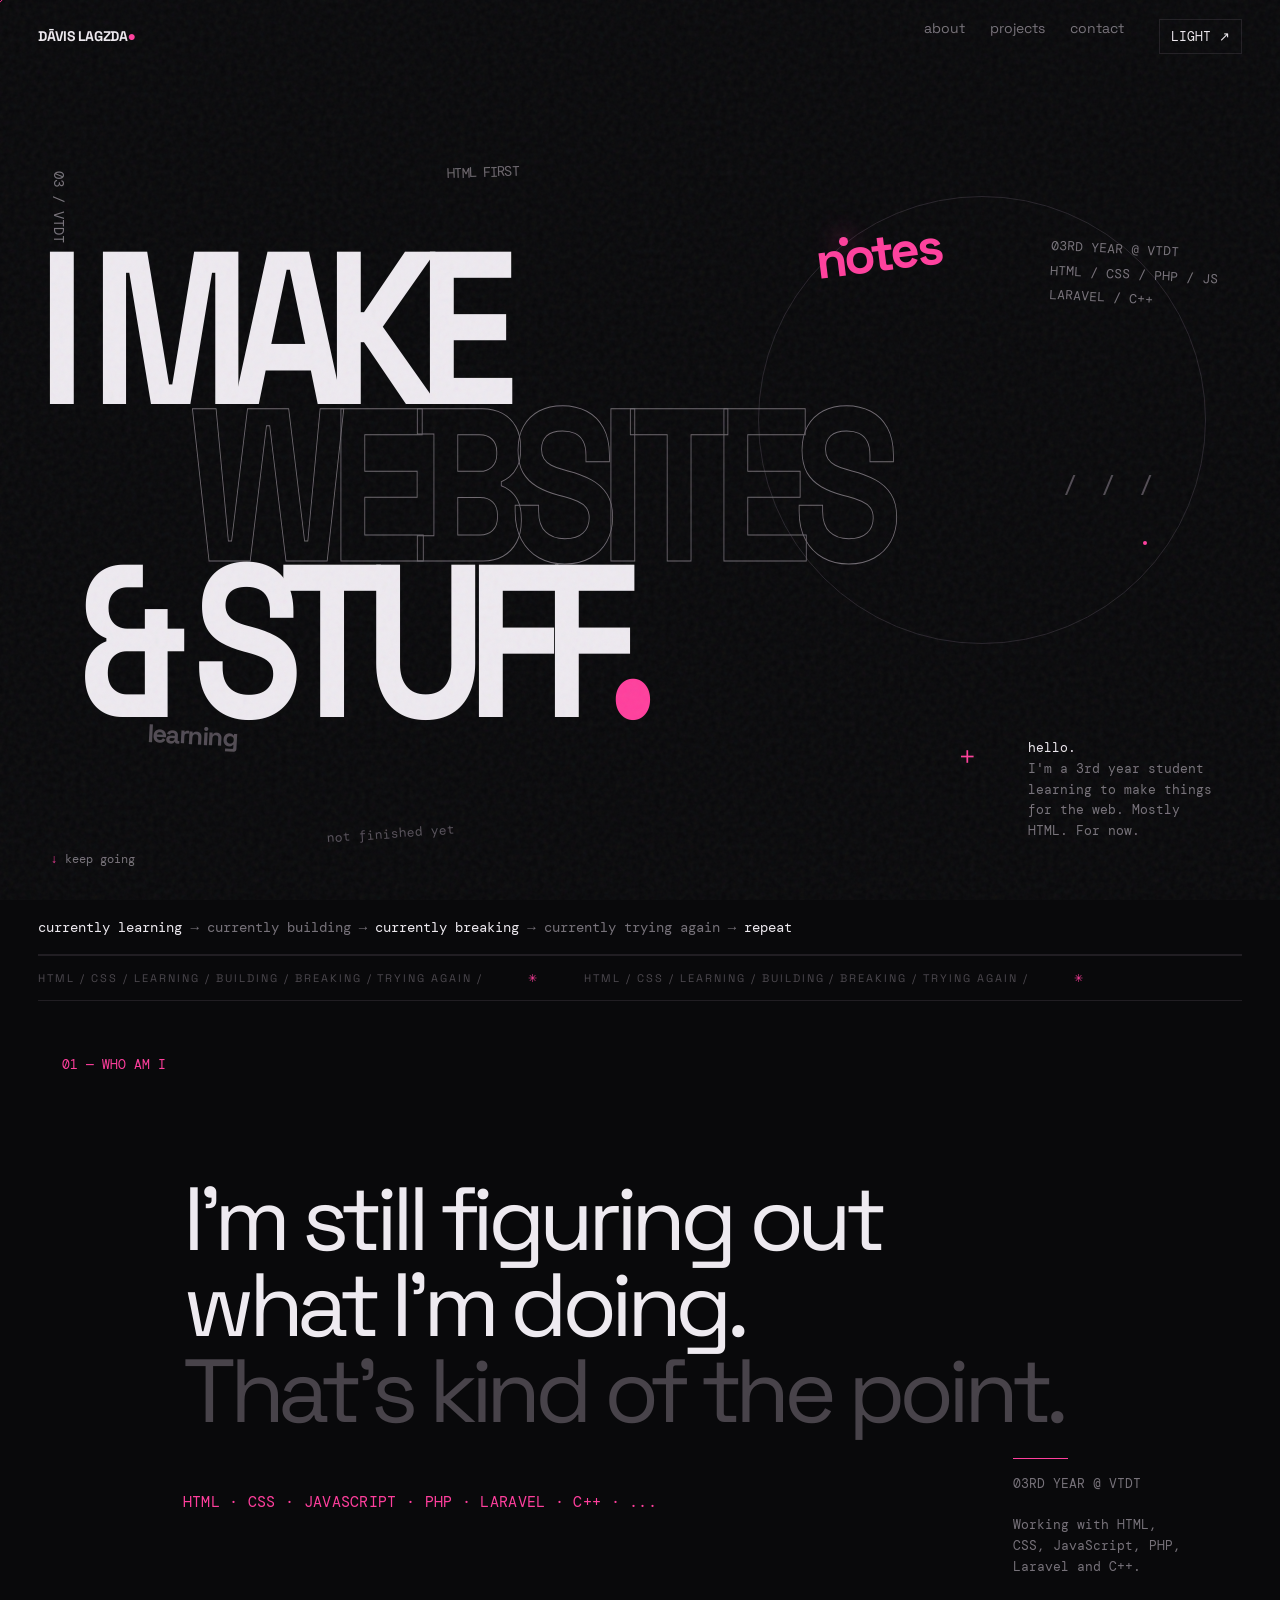
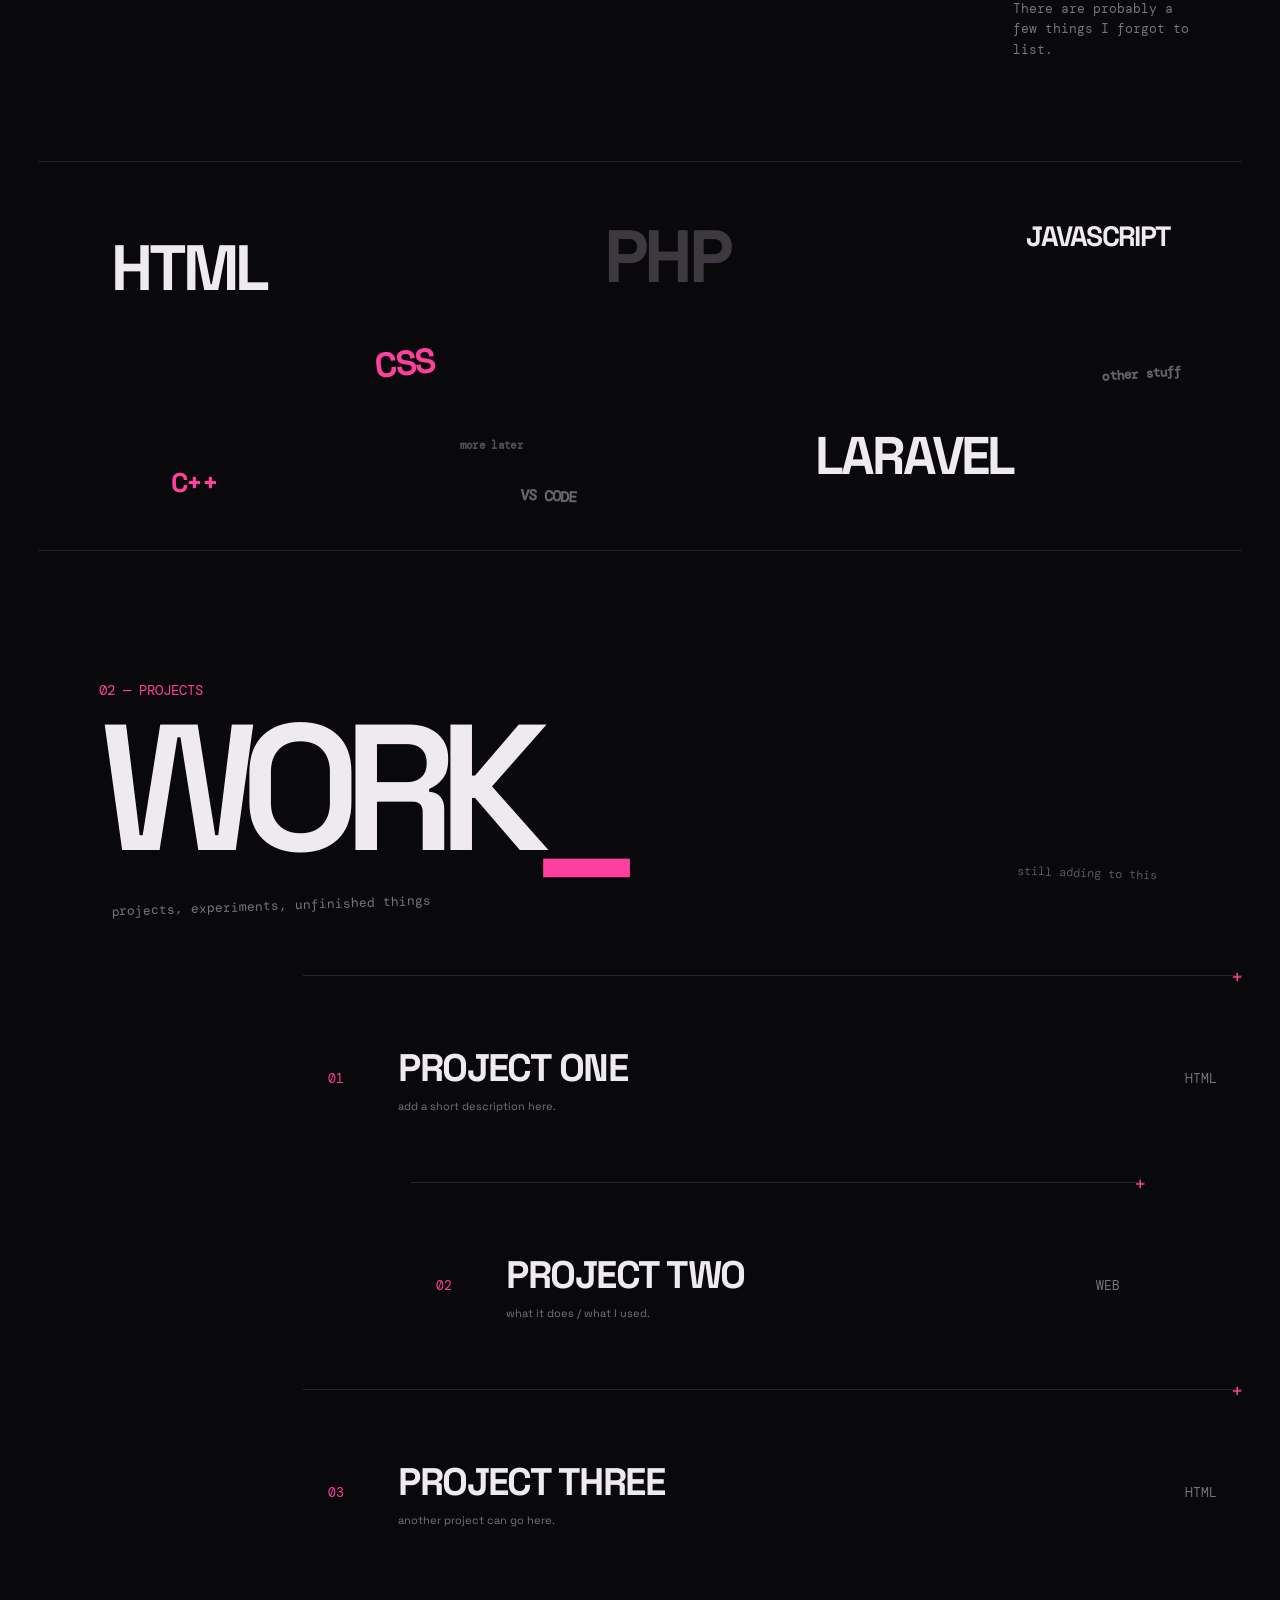
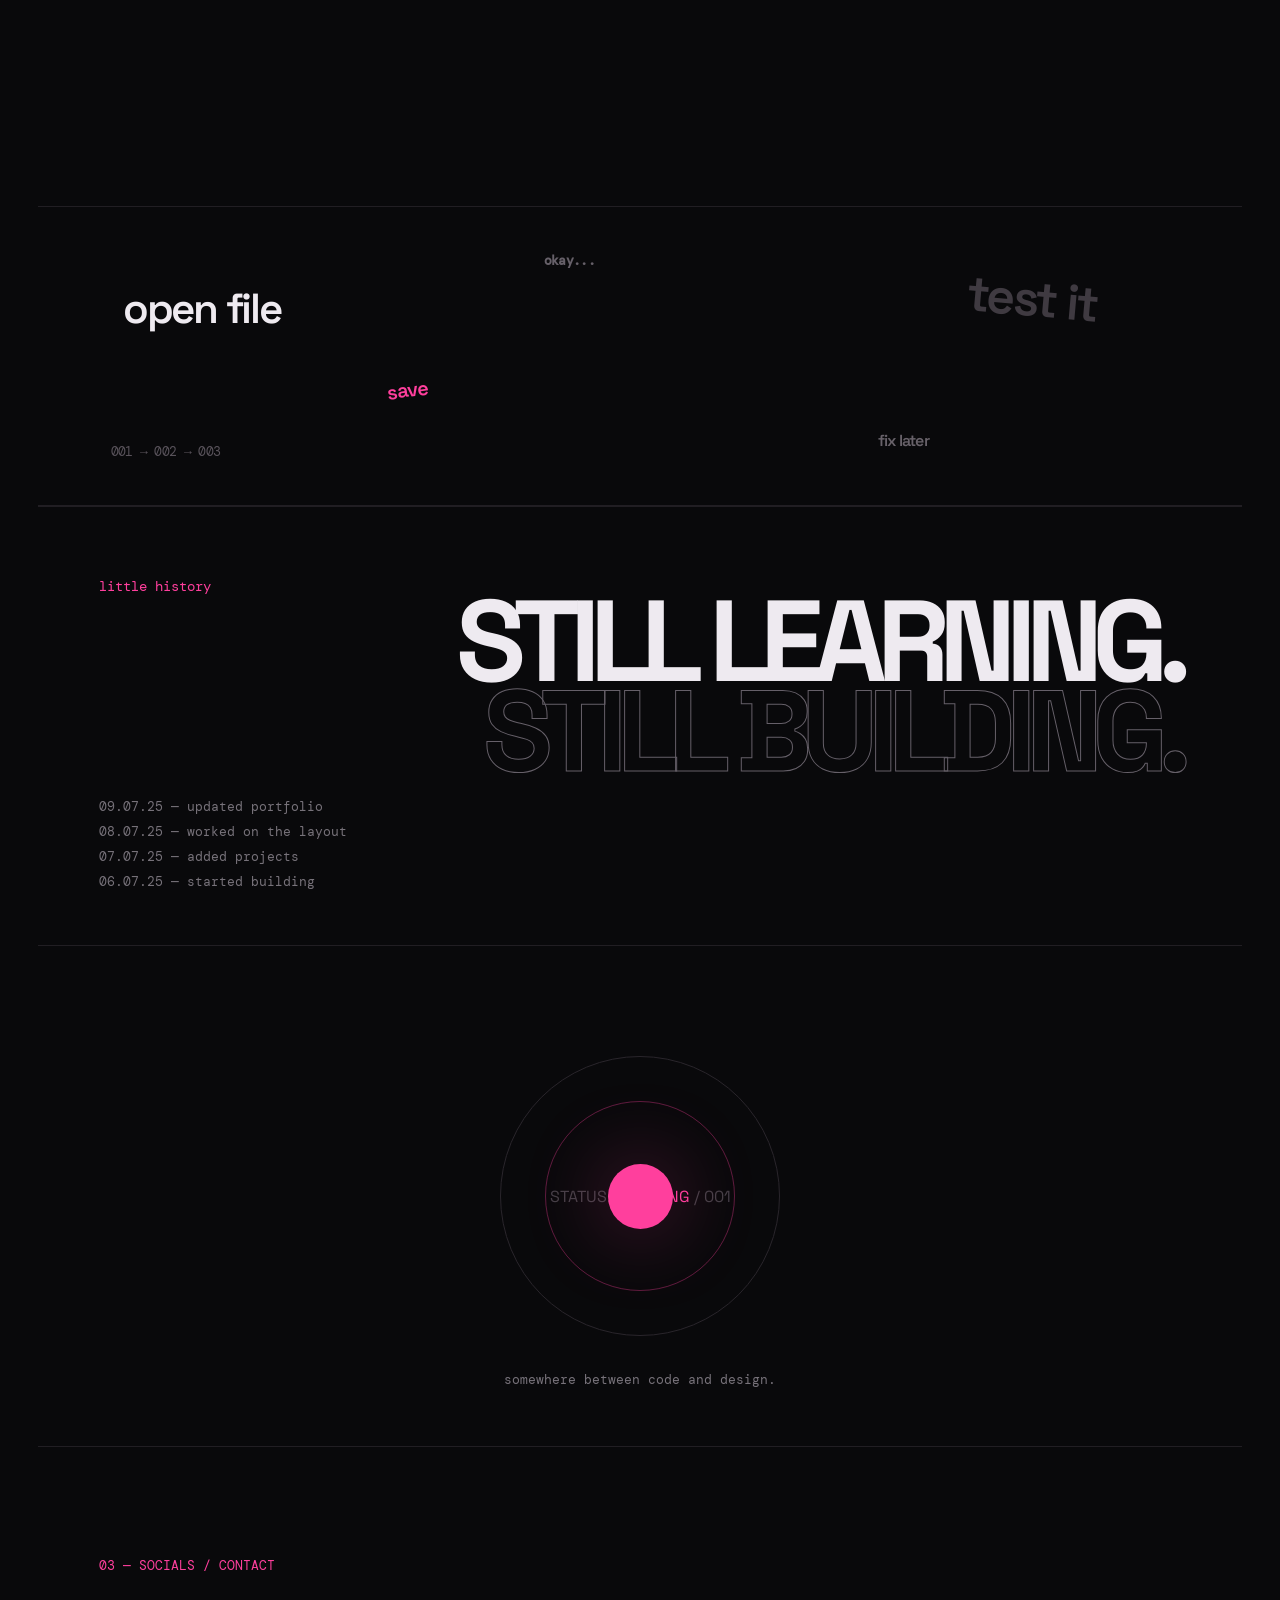
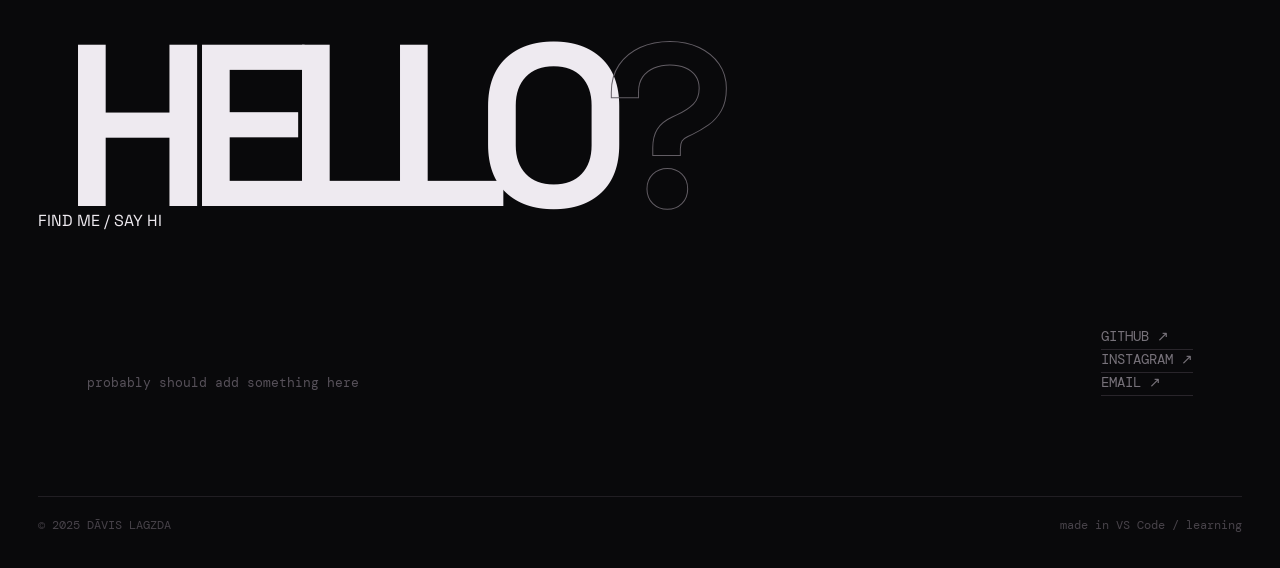
==== commit c47b3f21: "Add files via upload" ====
--- a/index.html
+++ b/index.html
@@ -16,7 +16,7 @@
 
 <section class="hero">
   <div class="tiny">03 / VTDT / <b>STUDENT</b></div>
-  <h1><span>I MAKE</span><span class="line2">WEBSITES</span><span class="line3">& STUFF<em>.</em></span></h1>
+    <h1><span>I MAKE</span><span class="line2">WEBSITES</span><span class="line3">& STUFF<em>.</em></span></h1>
   <div class="orbit"></div>
   <div class="cross">+</div>
   <div class="status-stack">
@@ -67,7 +67,7 @@
 
 <section class="work" id="work">
   <div class="title">02 — PROJECTS</div>
-  <h2>WORK<span style="color:var(--pink)">_</span></h2>
+    <h2>WORK<span style="color:var(--pink)">_</span></h2>
   <div class="work-dumb">projects, experiments, unfinished things</div>
   <div class="work-note">still adding to this</div>
 
@@ -95,10 +95,10 @@
 <section class="changelog">
   <div class="change-title">little history</div>
   <div class="change-list">
-    <span>09.07.26 — updated portfolio</span>
-    <span>08.07.26 — worked on the layout</span>
-    <span>07.07.26 — added projects</span>
-    <span>06.07.26 — started building</span>
+    <span>09.07.25 — updated portfolio</span>
+    <span>08.07.25 — worked on the layout</span>
+    <span>07.07.25 — added projects</span>
+    <span>06.07.25 — started building</span>
   </div>
   <div class="change-big">STILL LEARNING.<br><i>STILL BUILDING.</i></div>
 </section>
@@ -106,12 +106,12 @@
 <section class="interlude">
   <div class="ring"></div><div class="ring"></div><div class="ring"></div>
   <div class="coords">STATUS: <b>LEARNING</b> / 001</div>
-  <p>somewhere between code and design.</p>
+    <p>somewhere between code and design.</p>
 </section>
 
 <section class="contact" id="contact">
   <div class="small">03 — SOCIALS / CONTACT</div>
-  <h2>HELLO<span>?</span></h2>
+    <h2>HELLO<span>?</span></h2>
   <div class="easter" id="easter">probably should add something here</div>
       <div class="social-label">FIND ME / SAY HI</div>
 <div class="socials">
@@ -122,7 +122,7 @@
   </div>
 </section>
 
-<footer><span>© 2026 YOUR NAME</span><span>made in VS Code / learning</span></footer>
+<footer><span>© 2025 DĀVIS LAGZDA</span><span>made in VS Code / learning</span></footer>
 </div>
 <script>
 const toggle = document.getElementById("themeToggle");
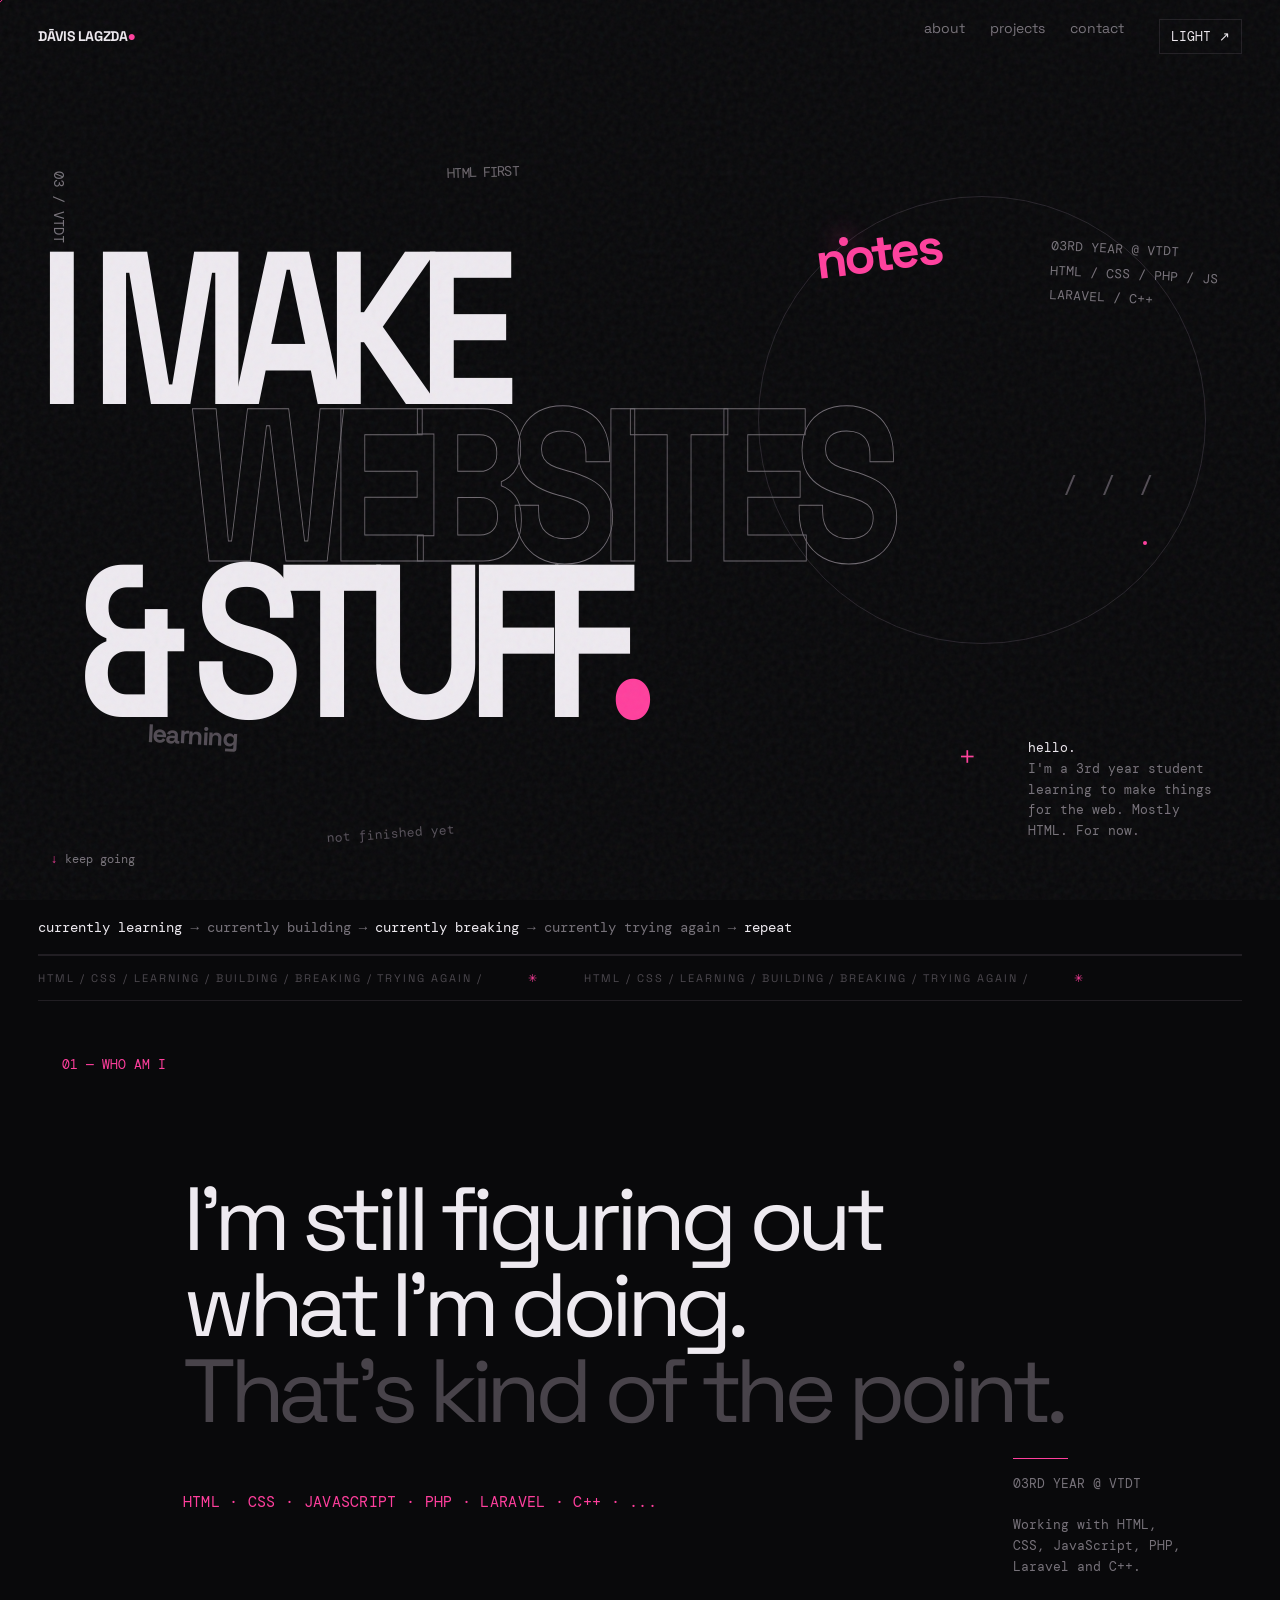
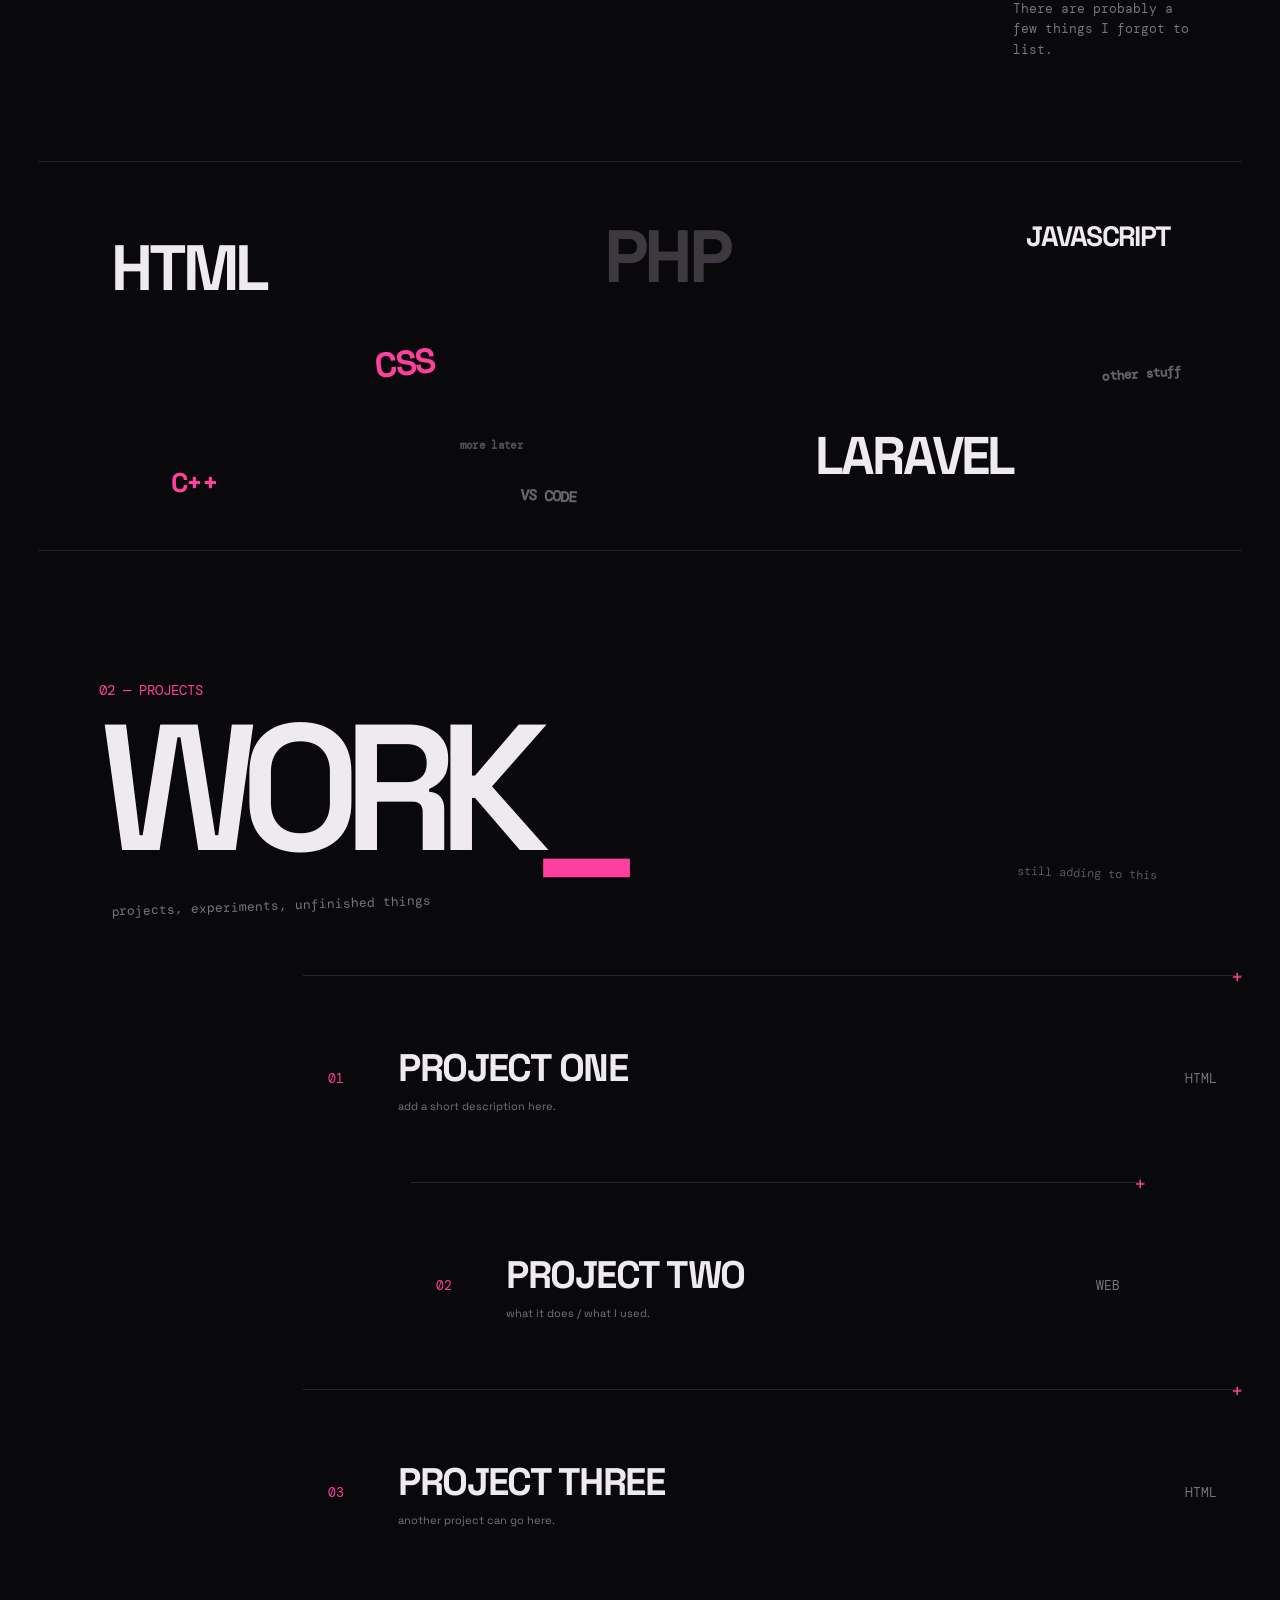
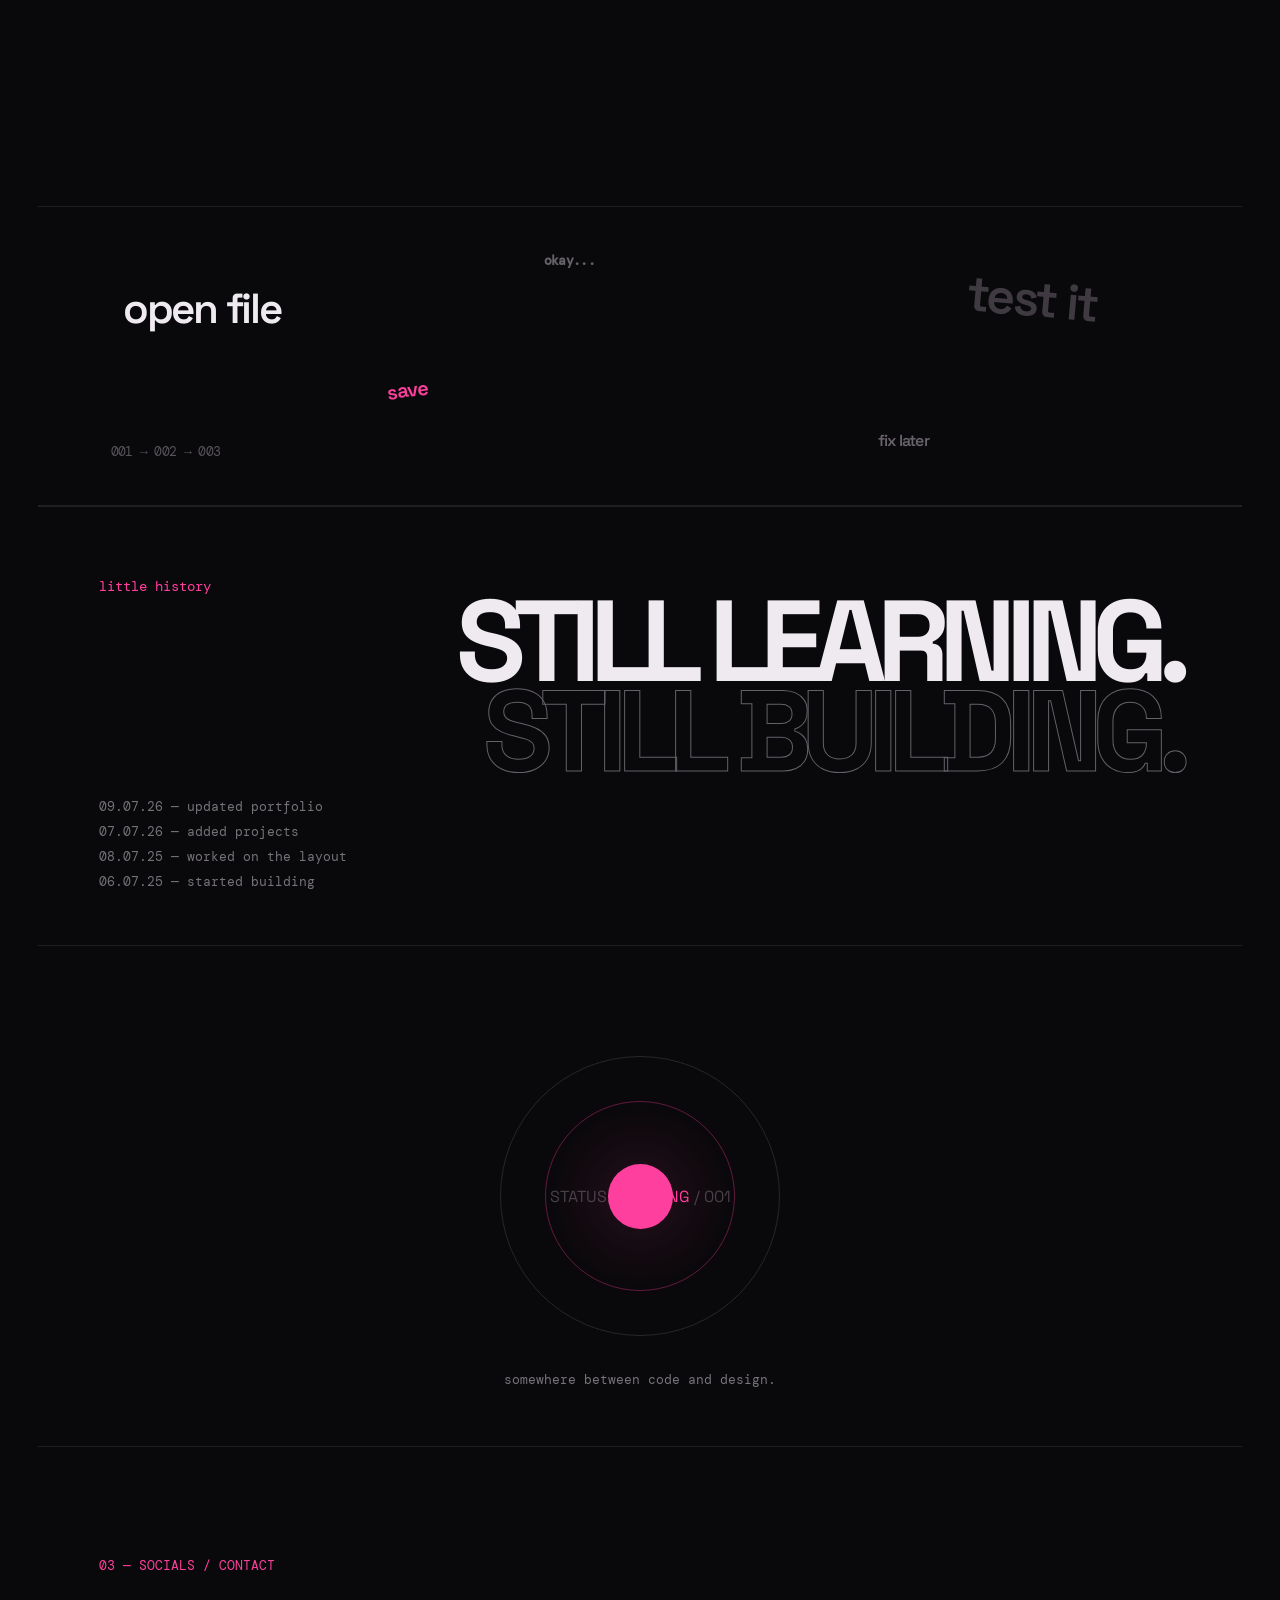
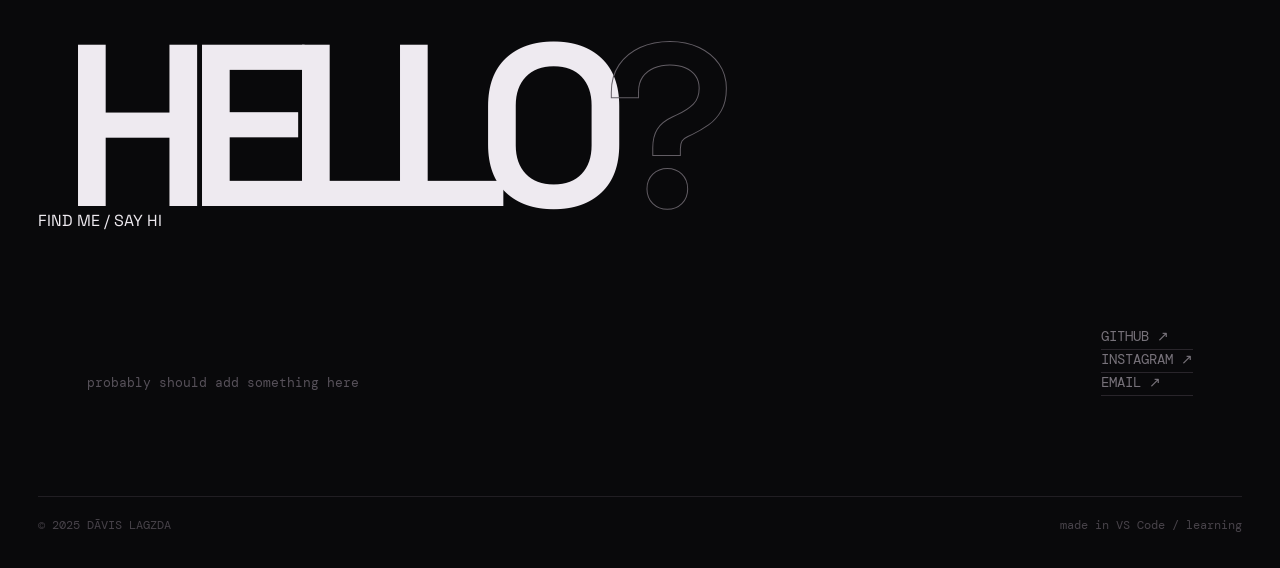
==== commit 8f211388: "Add files via upload" ====
--- a/index.html
+++ b/index.html
@@ -95,9 +95,9 @@
 <section class="changelog">
   <div class="change-title">little history</div>
   <div class="change-list">
-    <span>09.07.25 — updated portfolio</span>
+    <span>09.07.26 — updated portfolio</span>
+    <span>07.07.26 — added projects</span>
     <span>08.07.25 — worked on the layout</span>
-    <span>07.07.25 — added projects</span>
     <span>06.07.25 — started building</span>
   </div>
   <div class="change-big">STILL LEARNING.<br><i>STILL BUILDING.</i></div>
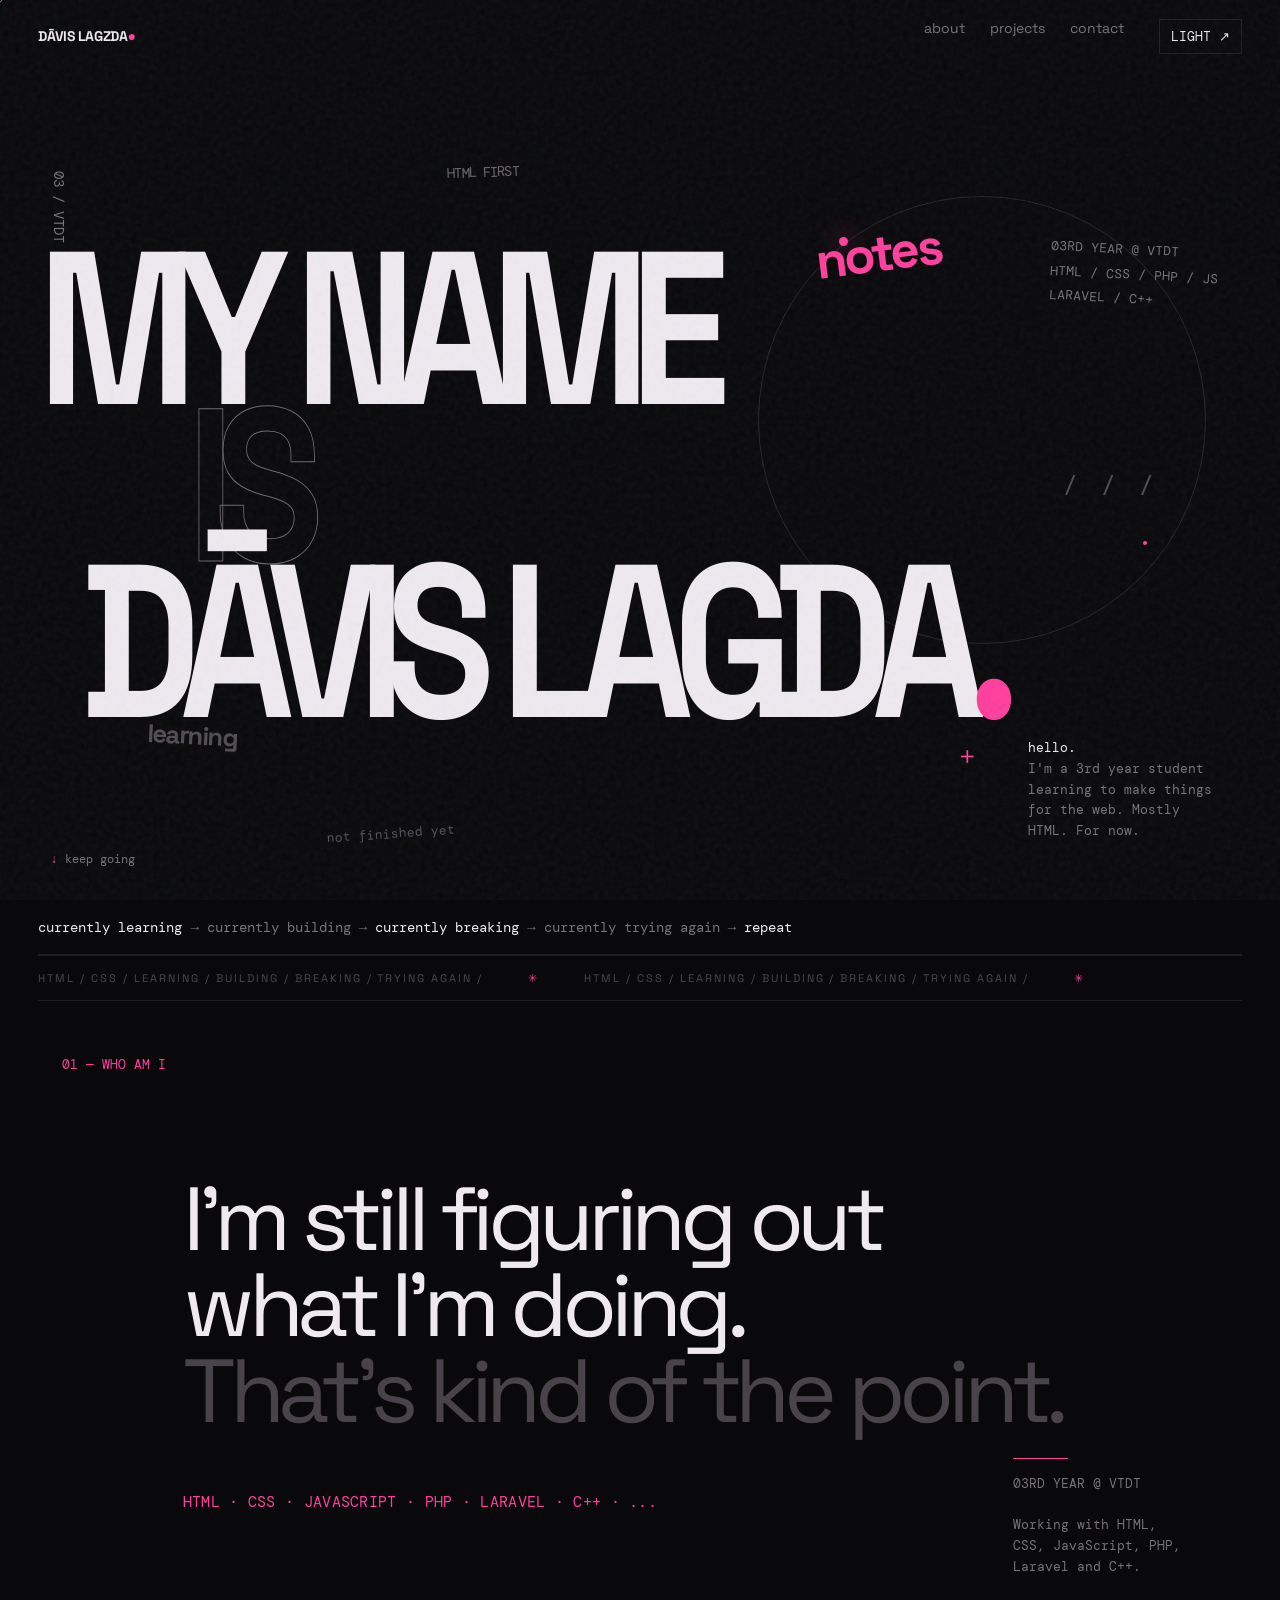
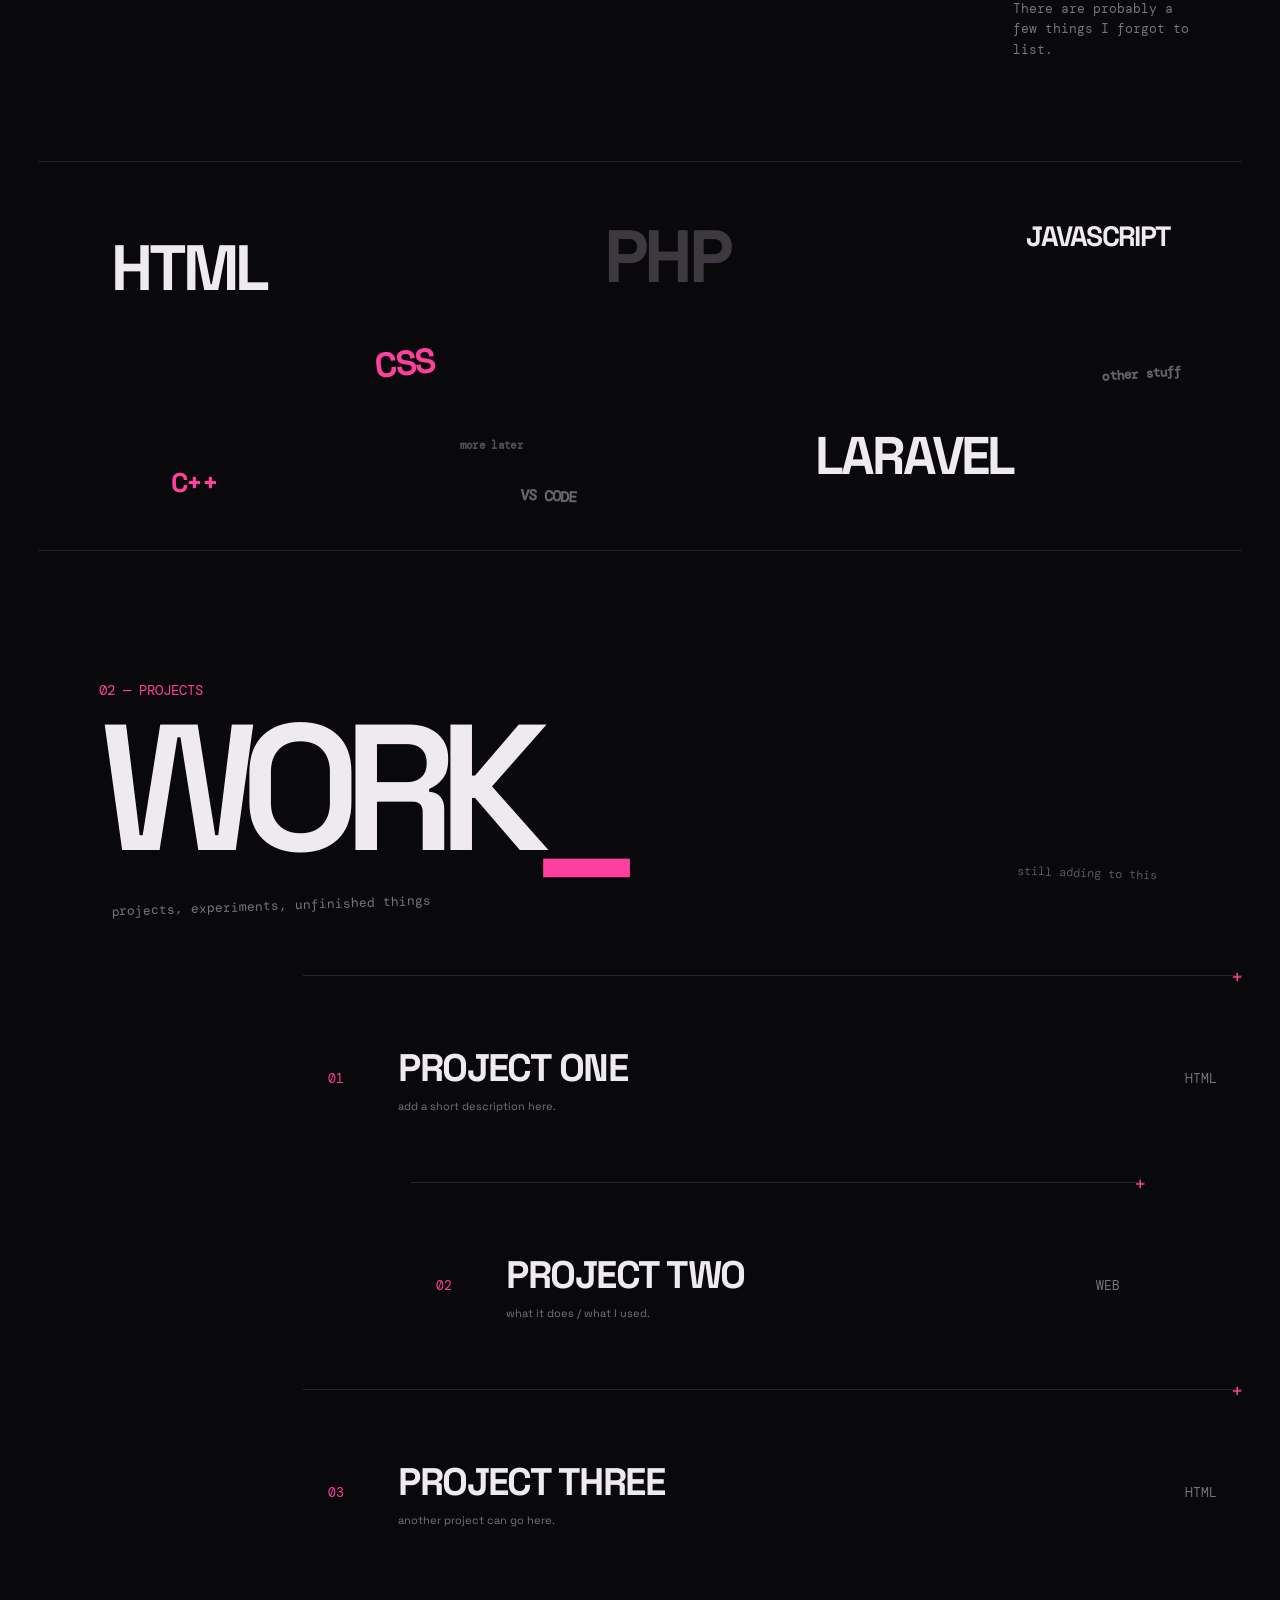
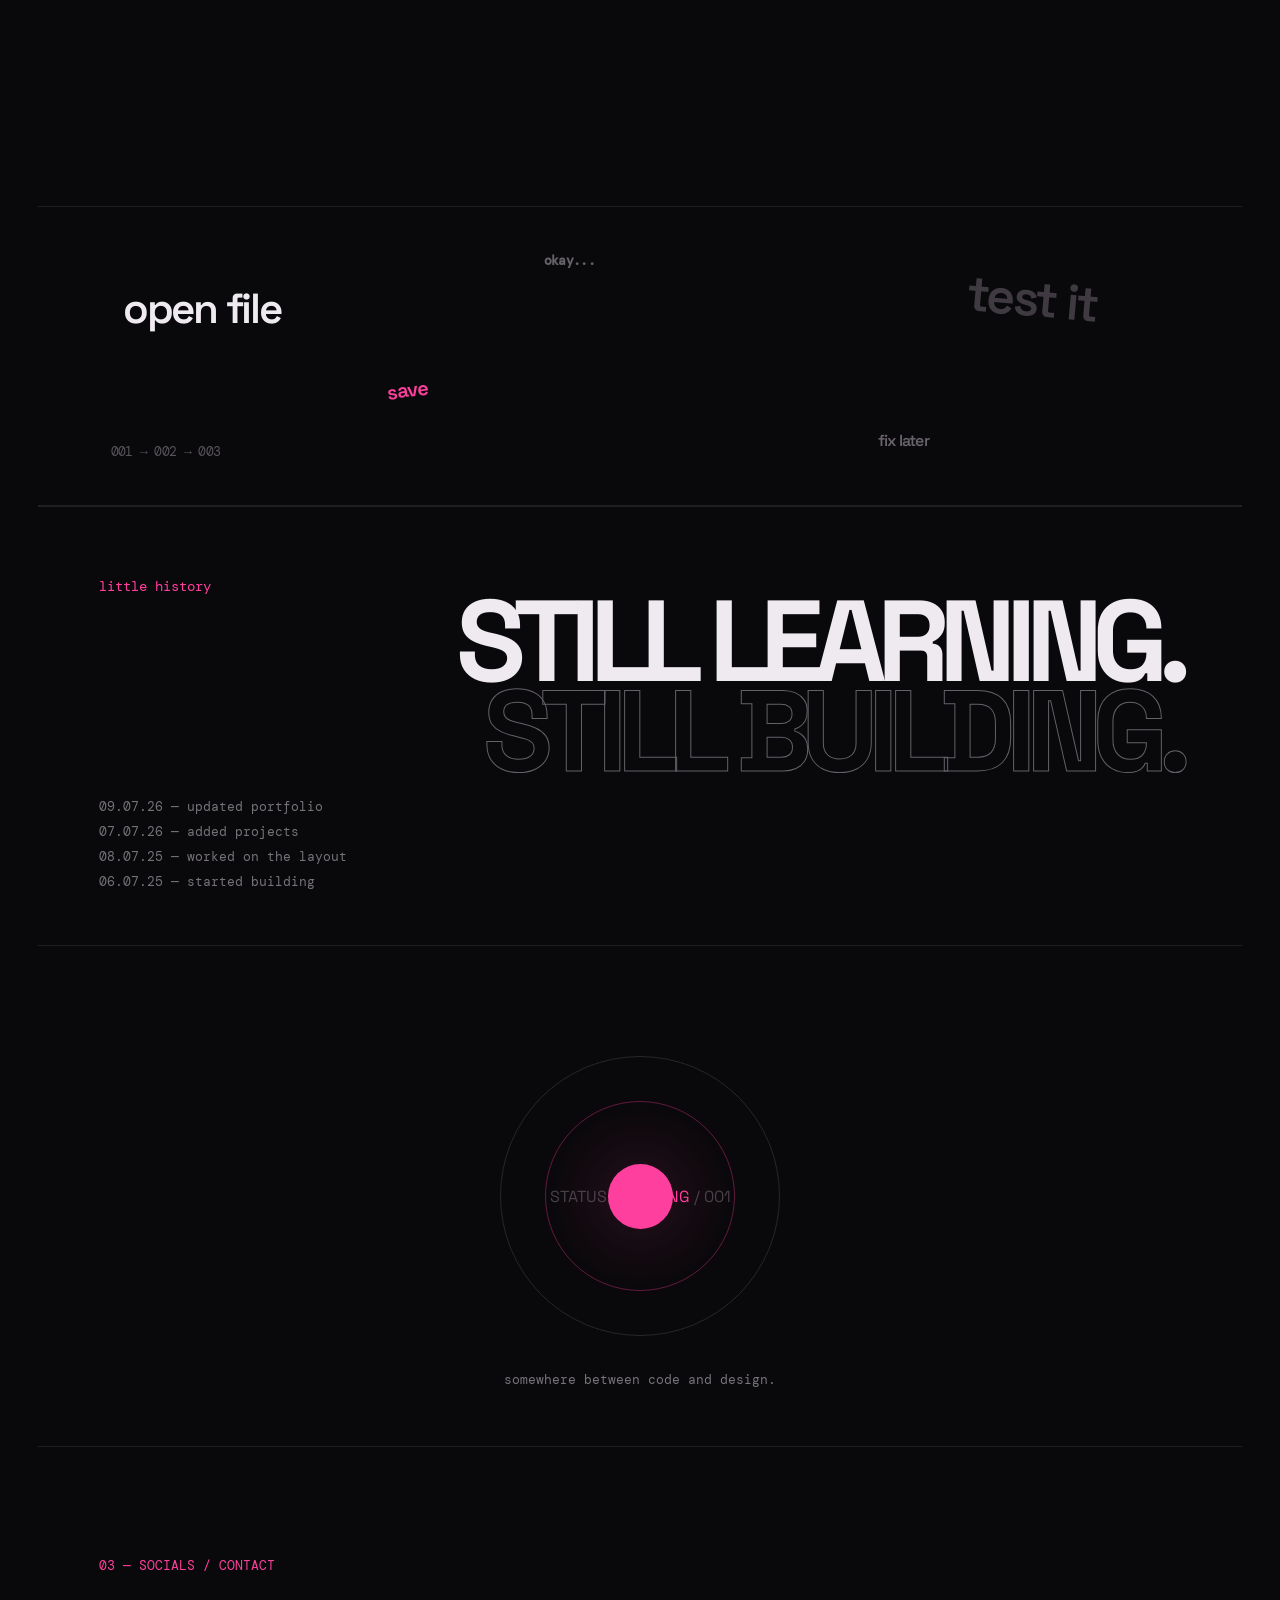
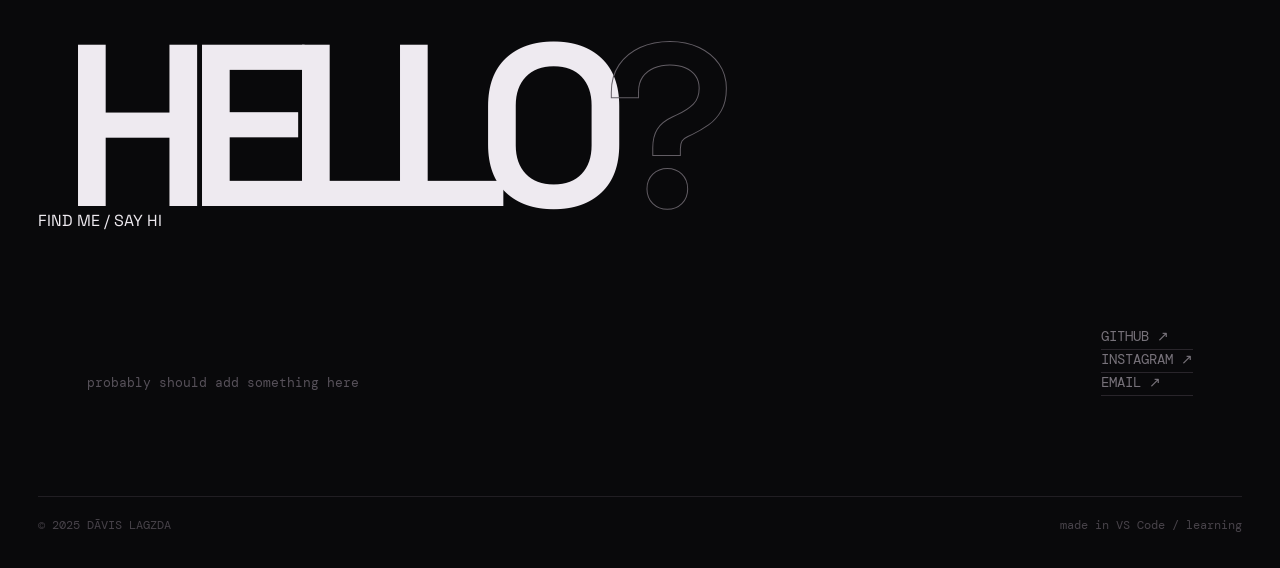
==== commit d21a7626: "Add files via upload" ====
--- a/index.html
+++ b/index.html
@@ -16,7 +16,7 @@
 
 <section class="hero">
   <div class="tiny">03 / VTDT / <b>STUDENT</b></div>
-    <h1><span>I MAKE</span><span class="line2">WEBSITES</span><span class="line3">& STUFF<em>.</em></span></h1>
+    <h1><span>MY NAME</span><span class="line2">IS</span><span class="line3">DĀVIS LAGDA<em>.</em></span></h1>
   <div class="orbit"></div>
   <div class="cross">+</div>
   <div class="status-stack">
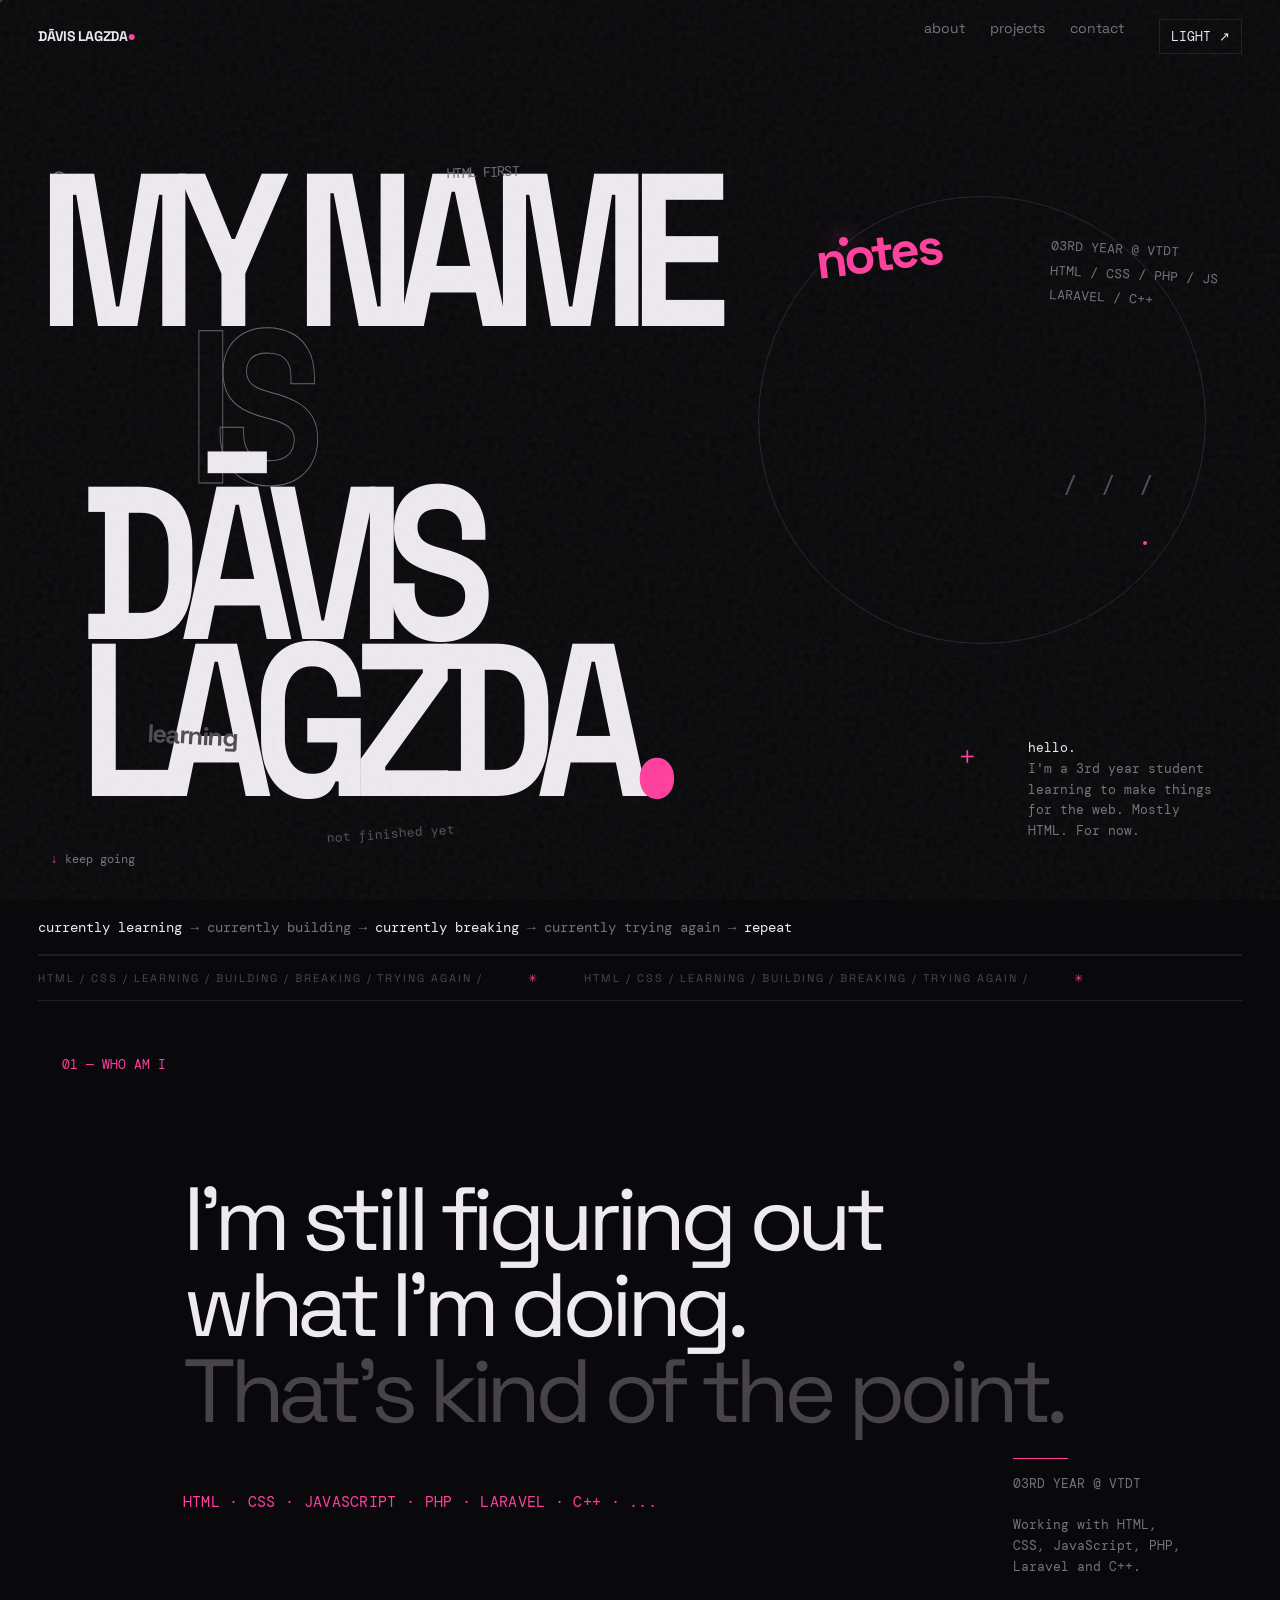
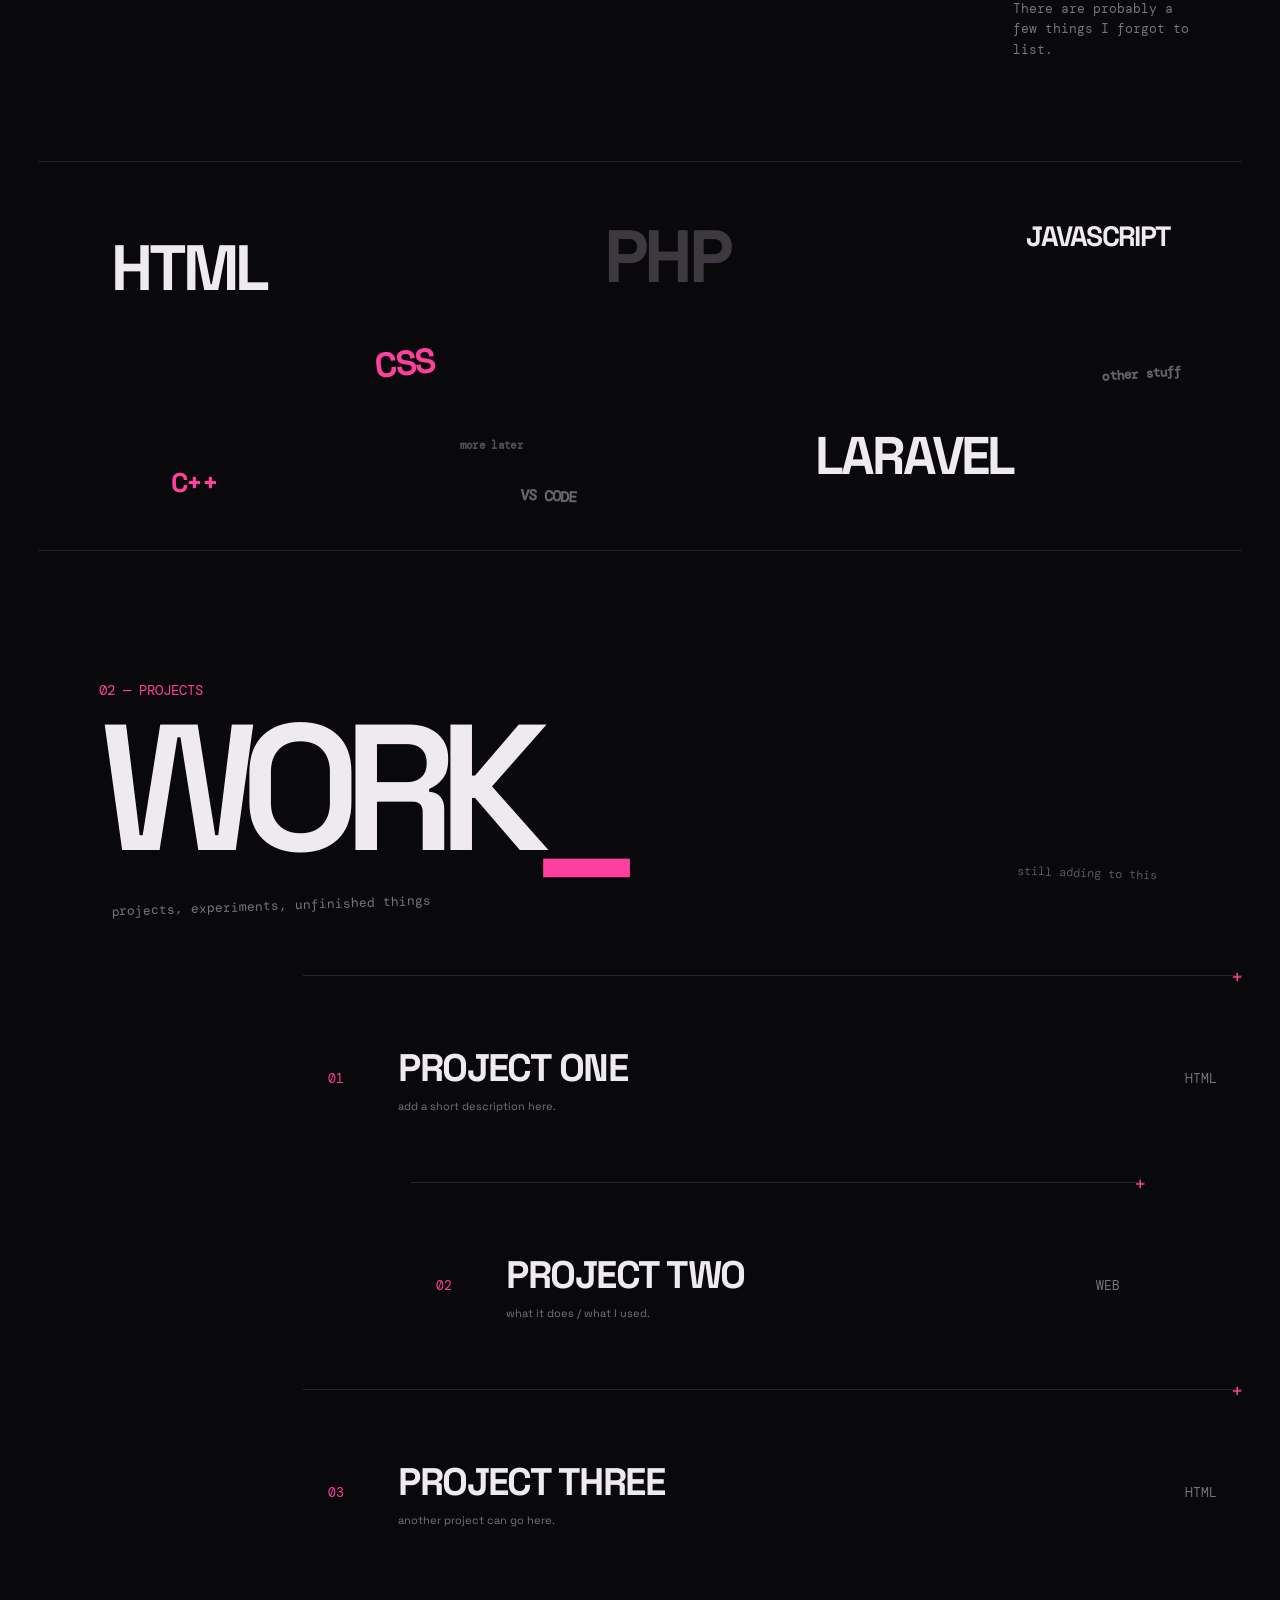
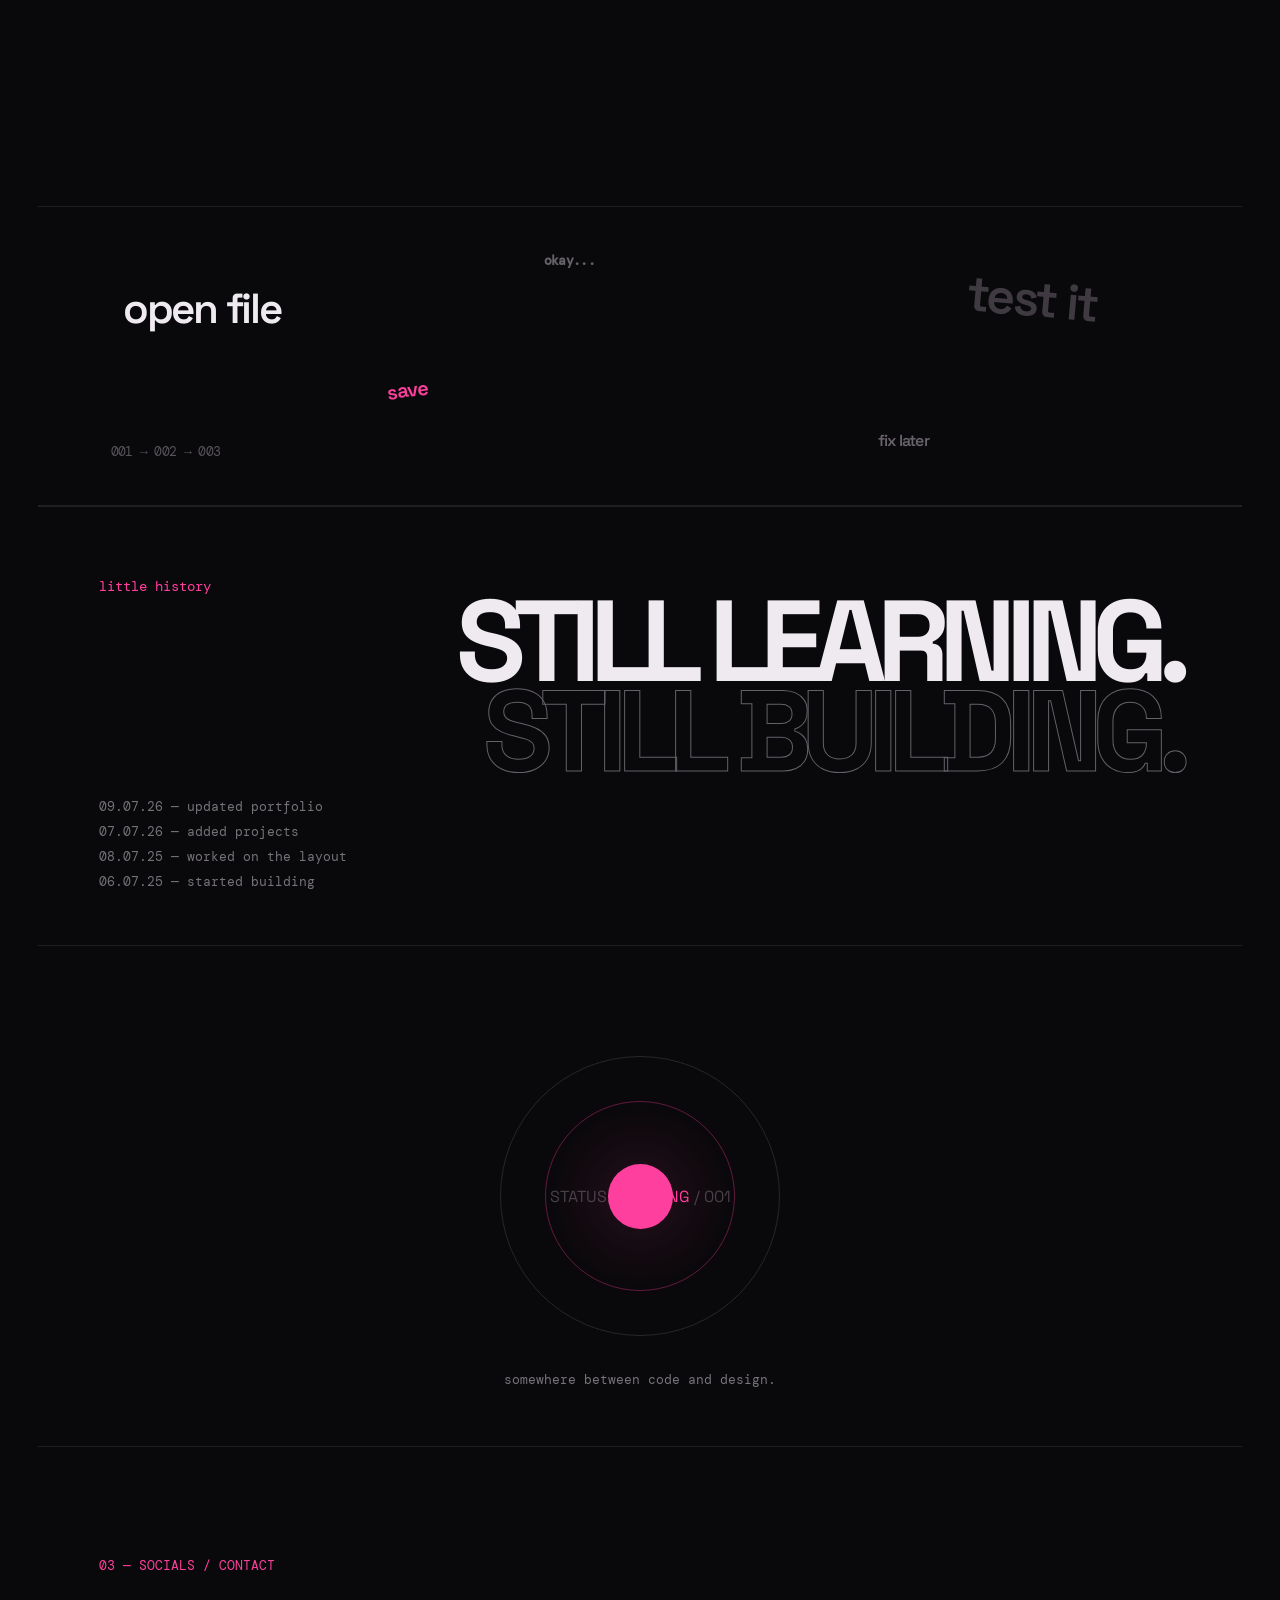
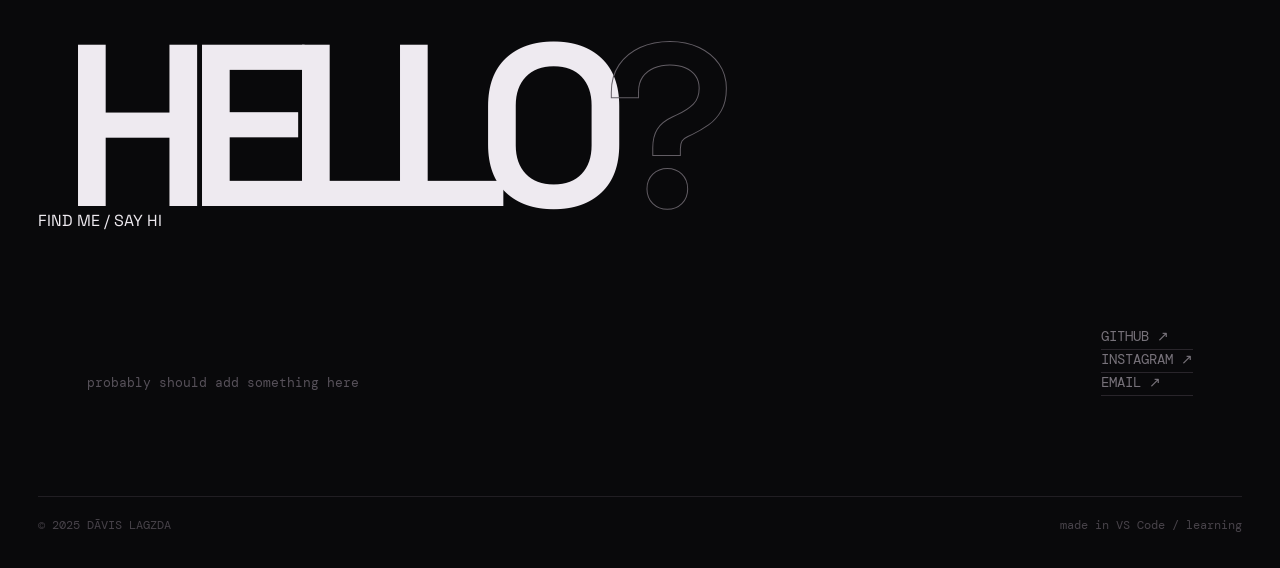
==== commit a5aa548c: "Add files via upload" ====
--- a/index.html
+++ b/index.html
@@ -16,7 +16,7 @@
 
 <section class="hero">
   <div class="tiny">03 / VTDT / <b>STUDENT</b></div>
-    <h1><span>MY NAME</span><span class="line2">IS</span><span class="line3">DĀVIS LAGDA<em>.</em></span></h1>
+    <h1><span>MY NAME</span><span class="line2">IS</span><span class="line3">DĀVIS LAGZDA<em>.</em></span></h1>
   <div class="orbit"></div>
   <div class="cross">+</div>
   <div class="status-stack">
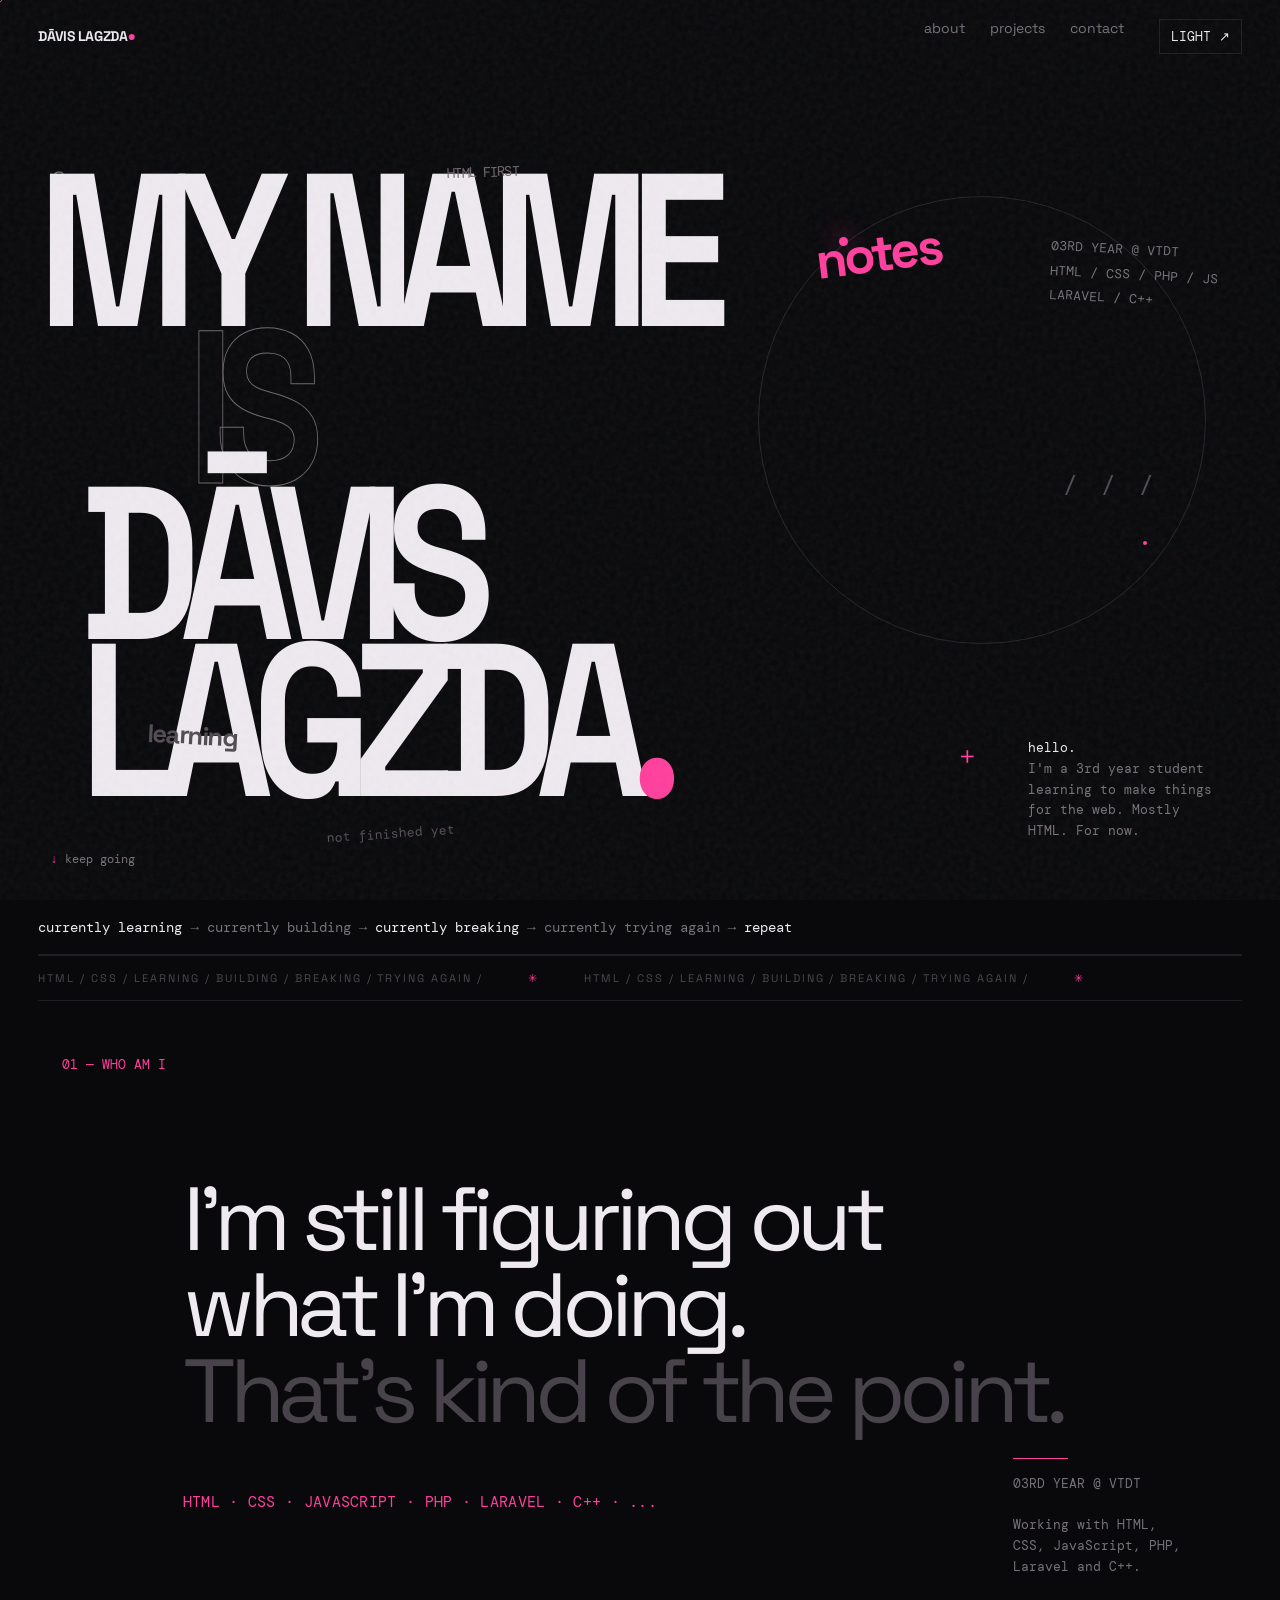
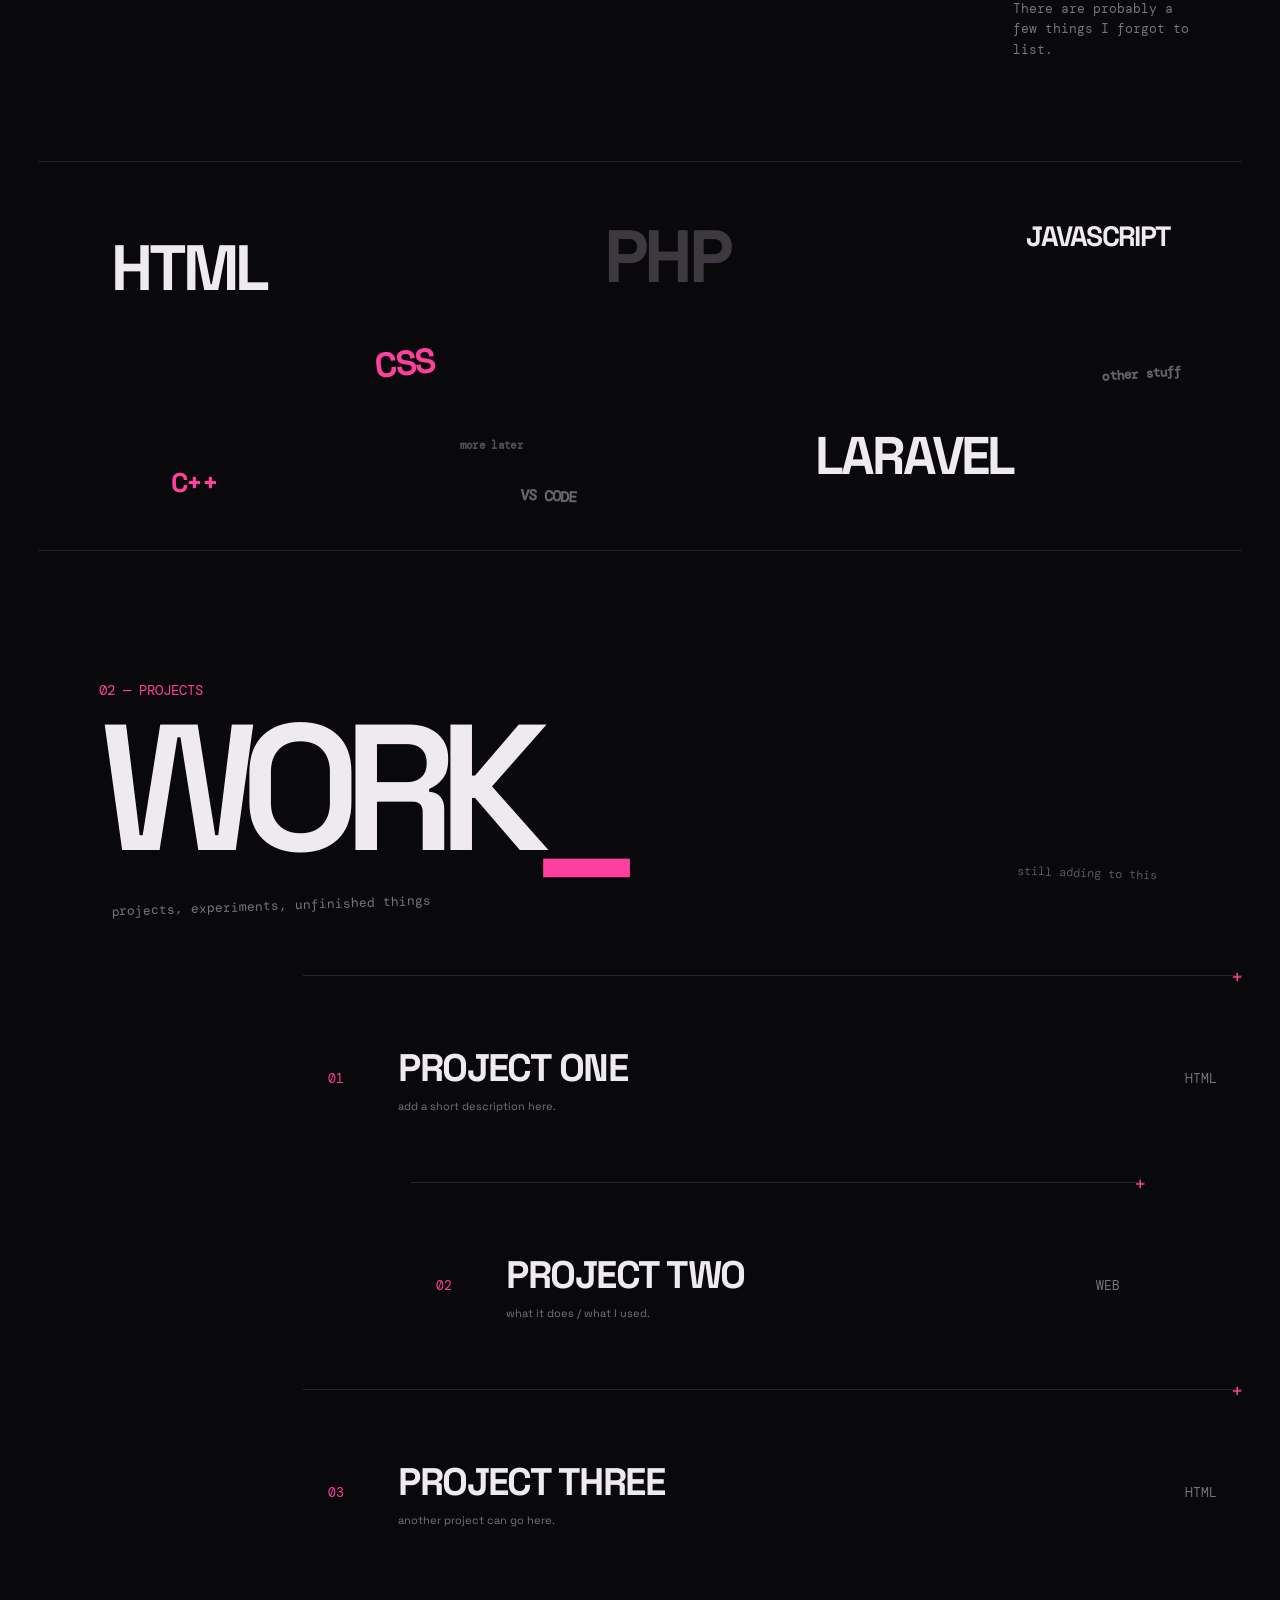
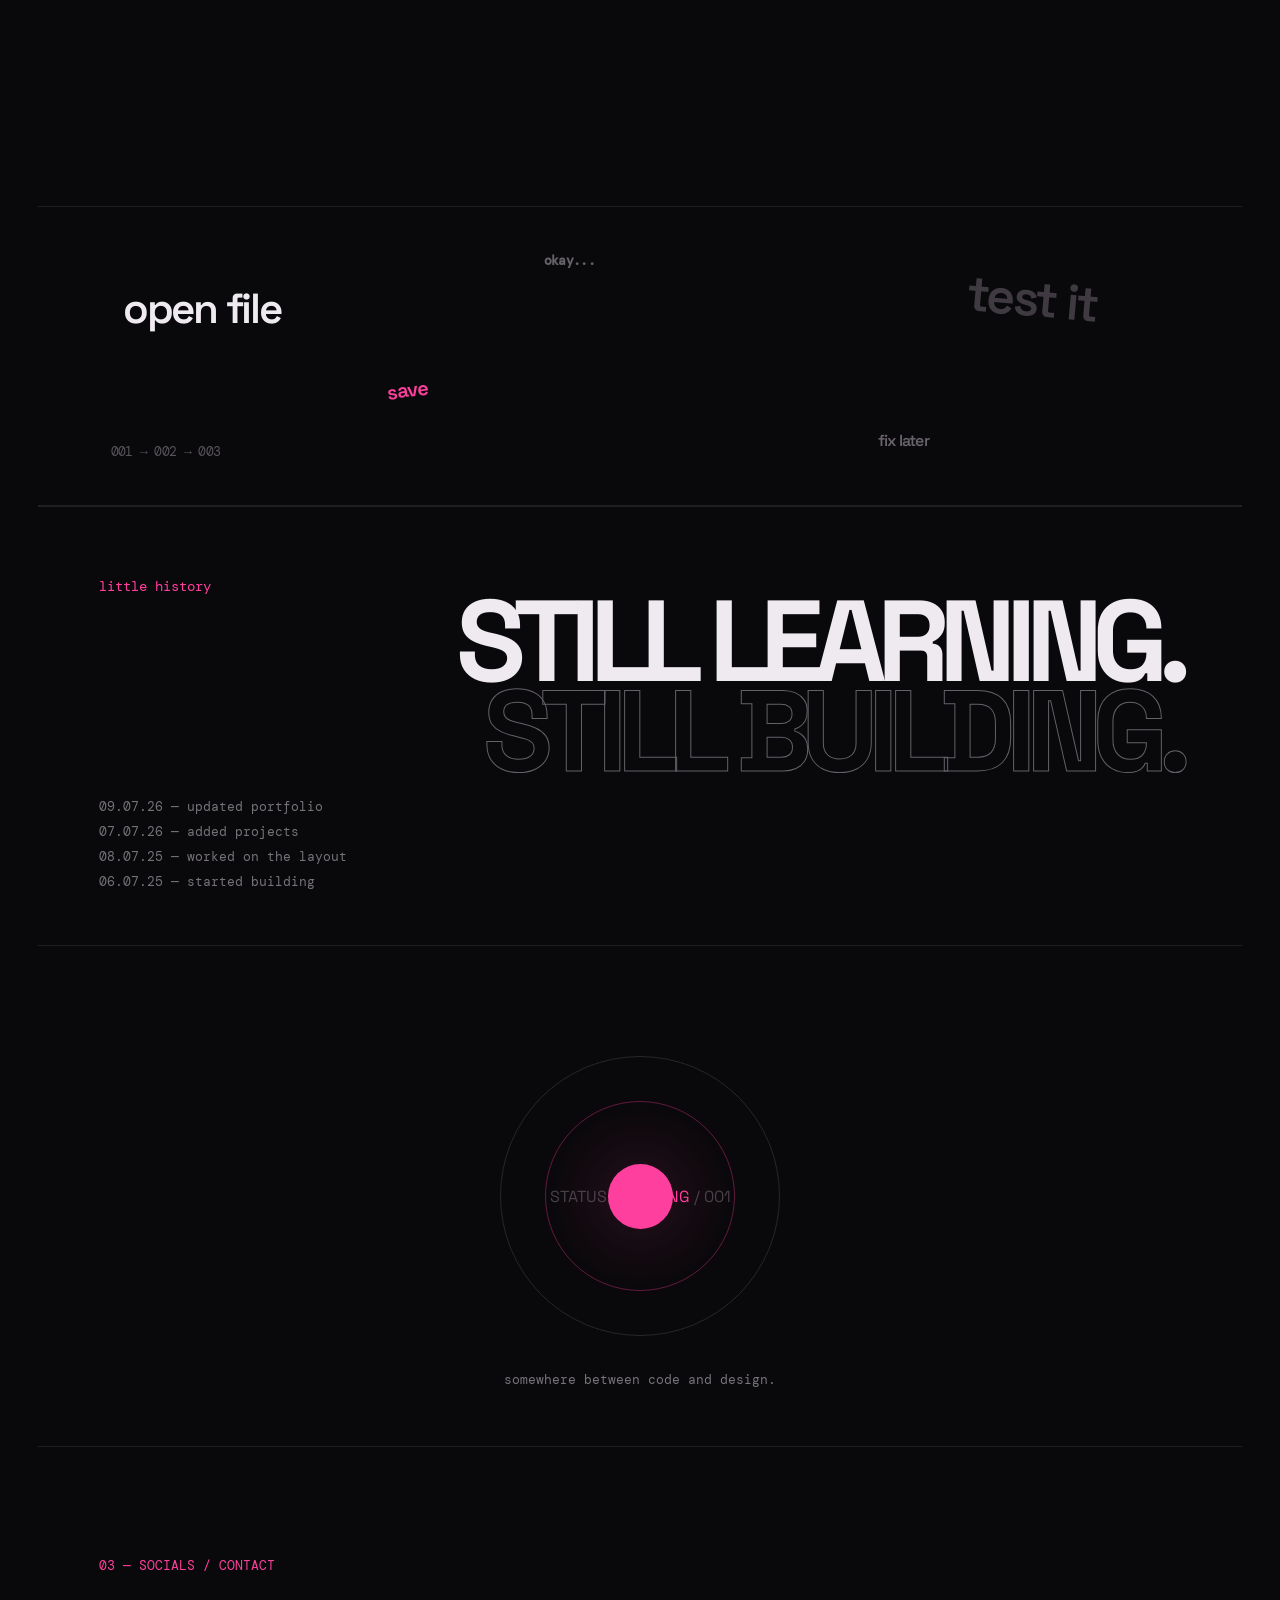
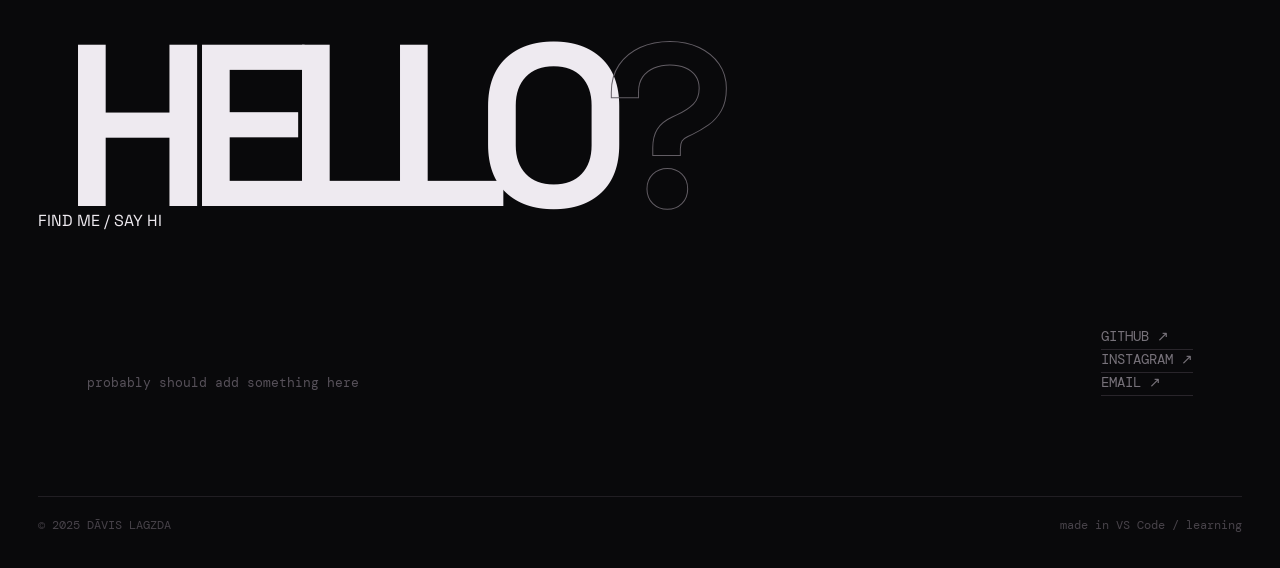
==== commit 45321e03: "Add files via upload" ====
--- a/index.html
+++ b/index.html
@@ -72,7 +72,7 @@
   <div class="work-note">still adding to this</div>
 
   <!-- CHANGE THESE PROJECTS IN VS CODE -->
-  <a class="project" href="#">
+  <a class="project" href="https://poyozo.vercel.app/">
     <div class="n">01</div><div><h3>PROJECT ONE</h3><p>add a short description here.</p></div><div class="tag">HTML</div><div class="plus">+</div>
   </a>
   <a class="project" href="#">
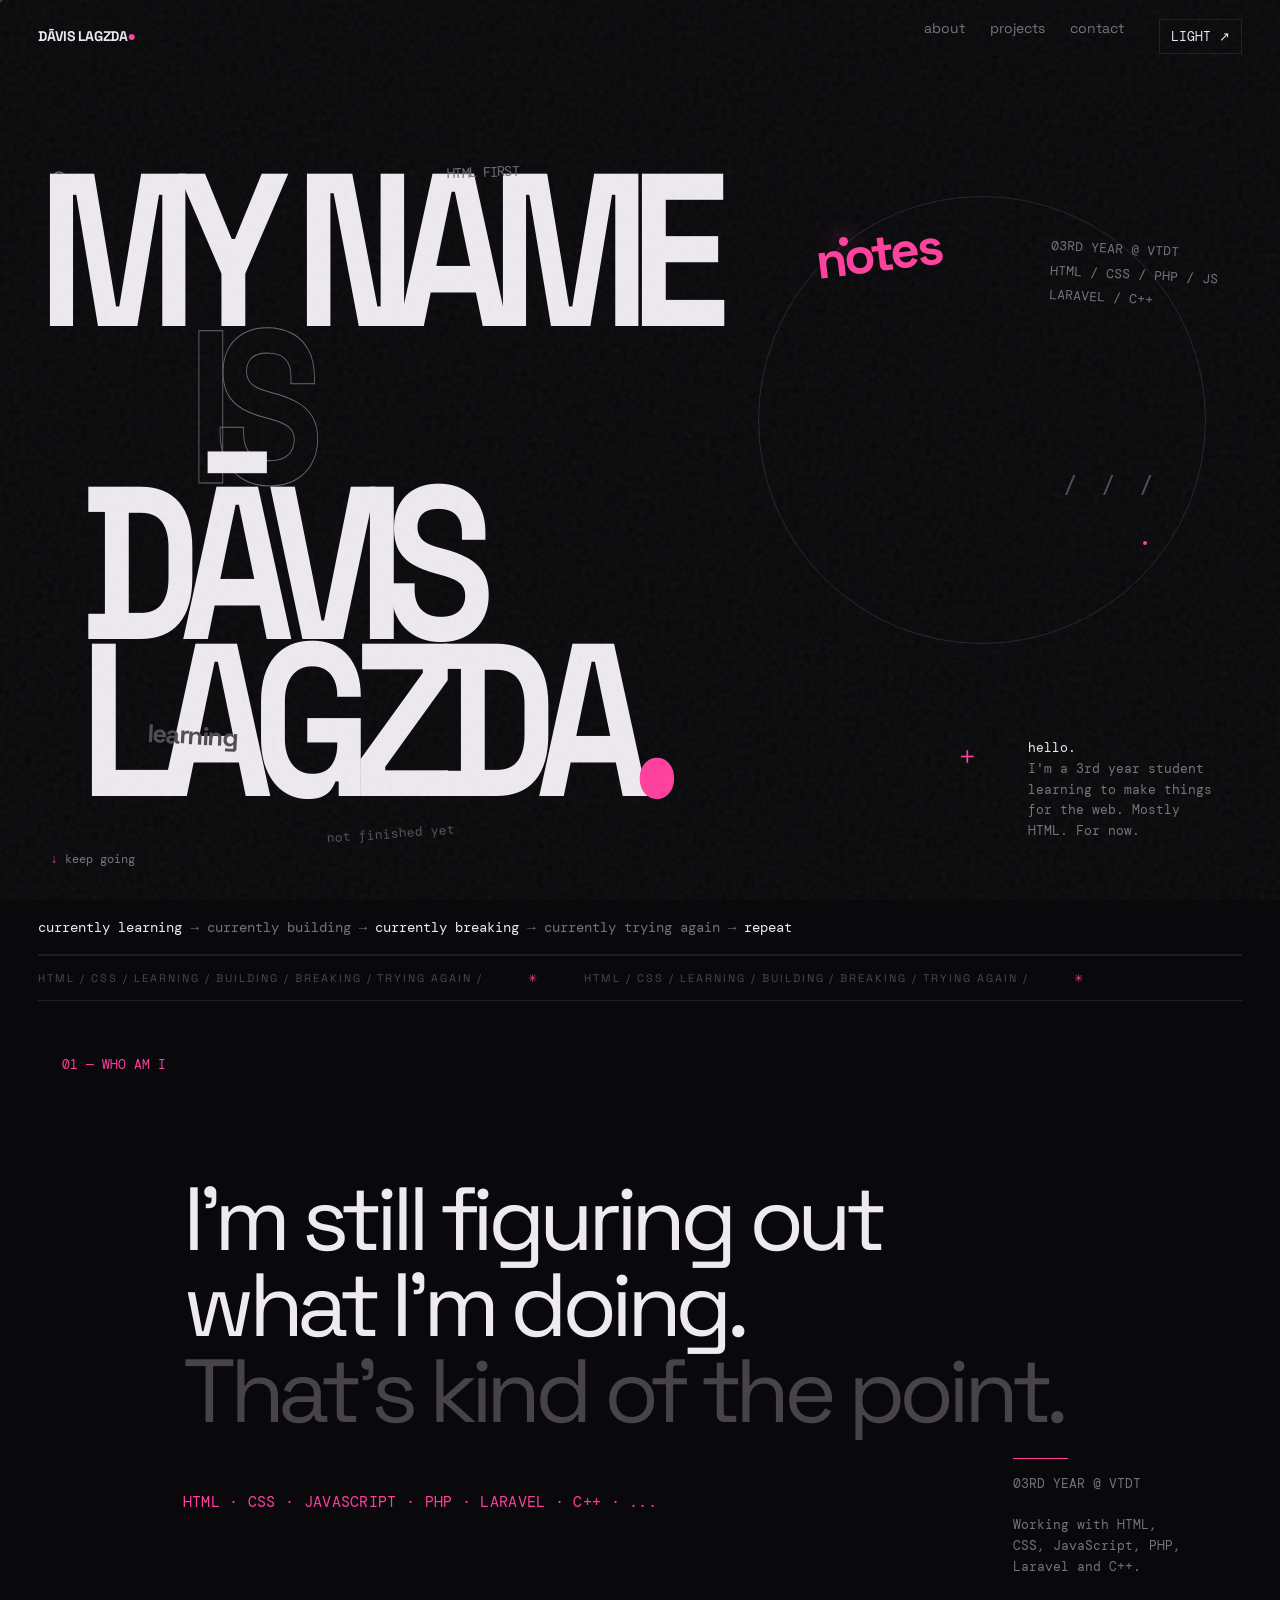
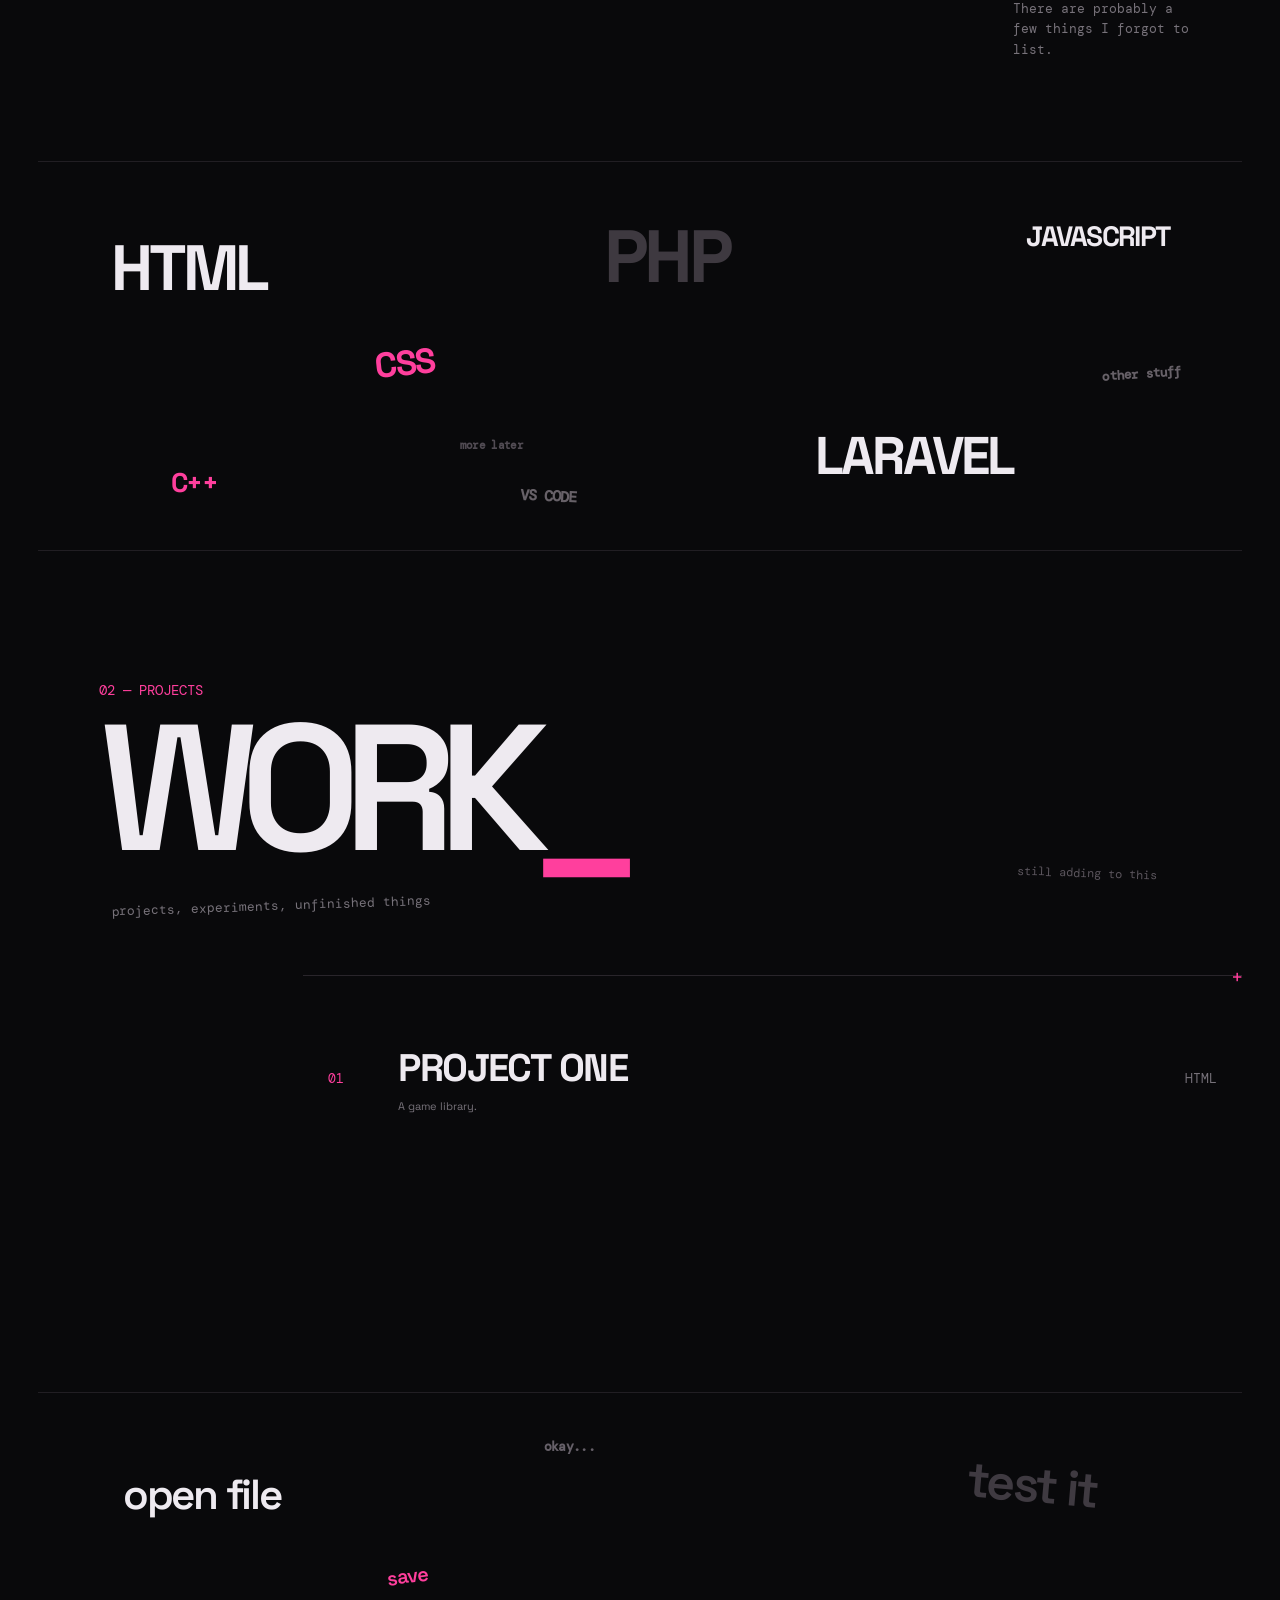
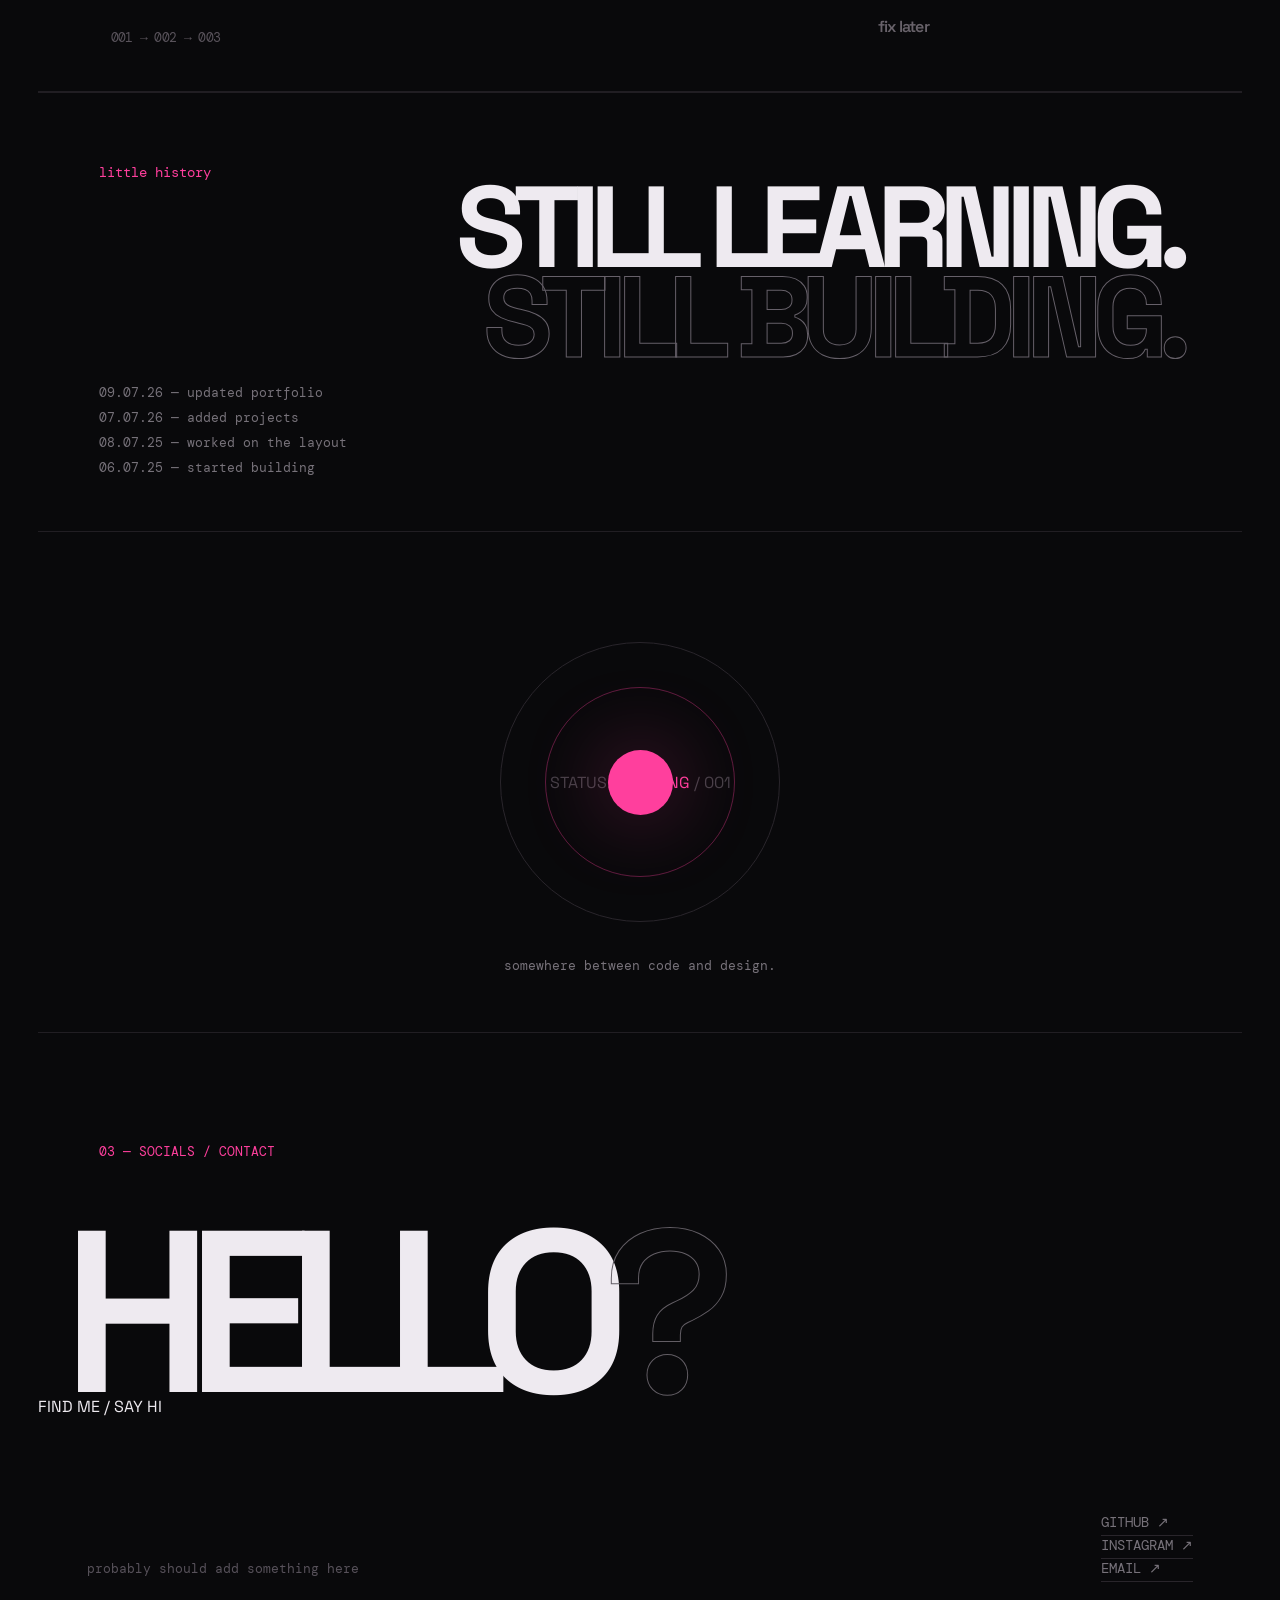
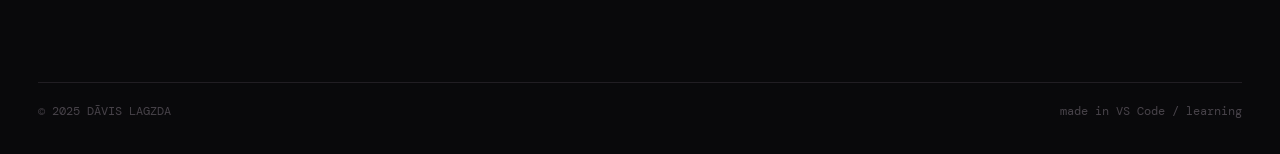
==== commit e69601e9: "Add files via upload" ====
--- a/index.html
+++ b/index.html
@@ -73,13 +73,7 @@
 
   <!-- CHANGE THESE PROJECTS IN VS CODE -->
   <a class="project" href="https://poyozo.vercel.app/">
-    <div class="n">01</div><div><h3>PROJECT ONE</h3><p>add a short description here.</p></div><div class="tag">HTML</div><div class="plus">+</div>
-  </a>
-  <a class="project" href="#">
-    <div class="n">02</div><div><h3>PROJECT TWO</h3><p>what it does / what I used.</p></div><div class="tag">WEB</div><div class="plus">+</div>
-  </a>
-  <a class="project" href="#">
-    <div class="n">03</div><div><h3>PROJECT THREE</h3><p>another project can go here.</p></div><div class="tag">HTML</div><div class="plus">+</div>
+    <div class="n">01</div><div><h3>PROJECT ONE</h3><p>A game library.</p></div><div class="tag">HTML</div><div class="plus">+</div>
   </a>
 </section>
 
